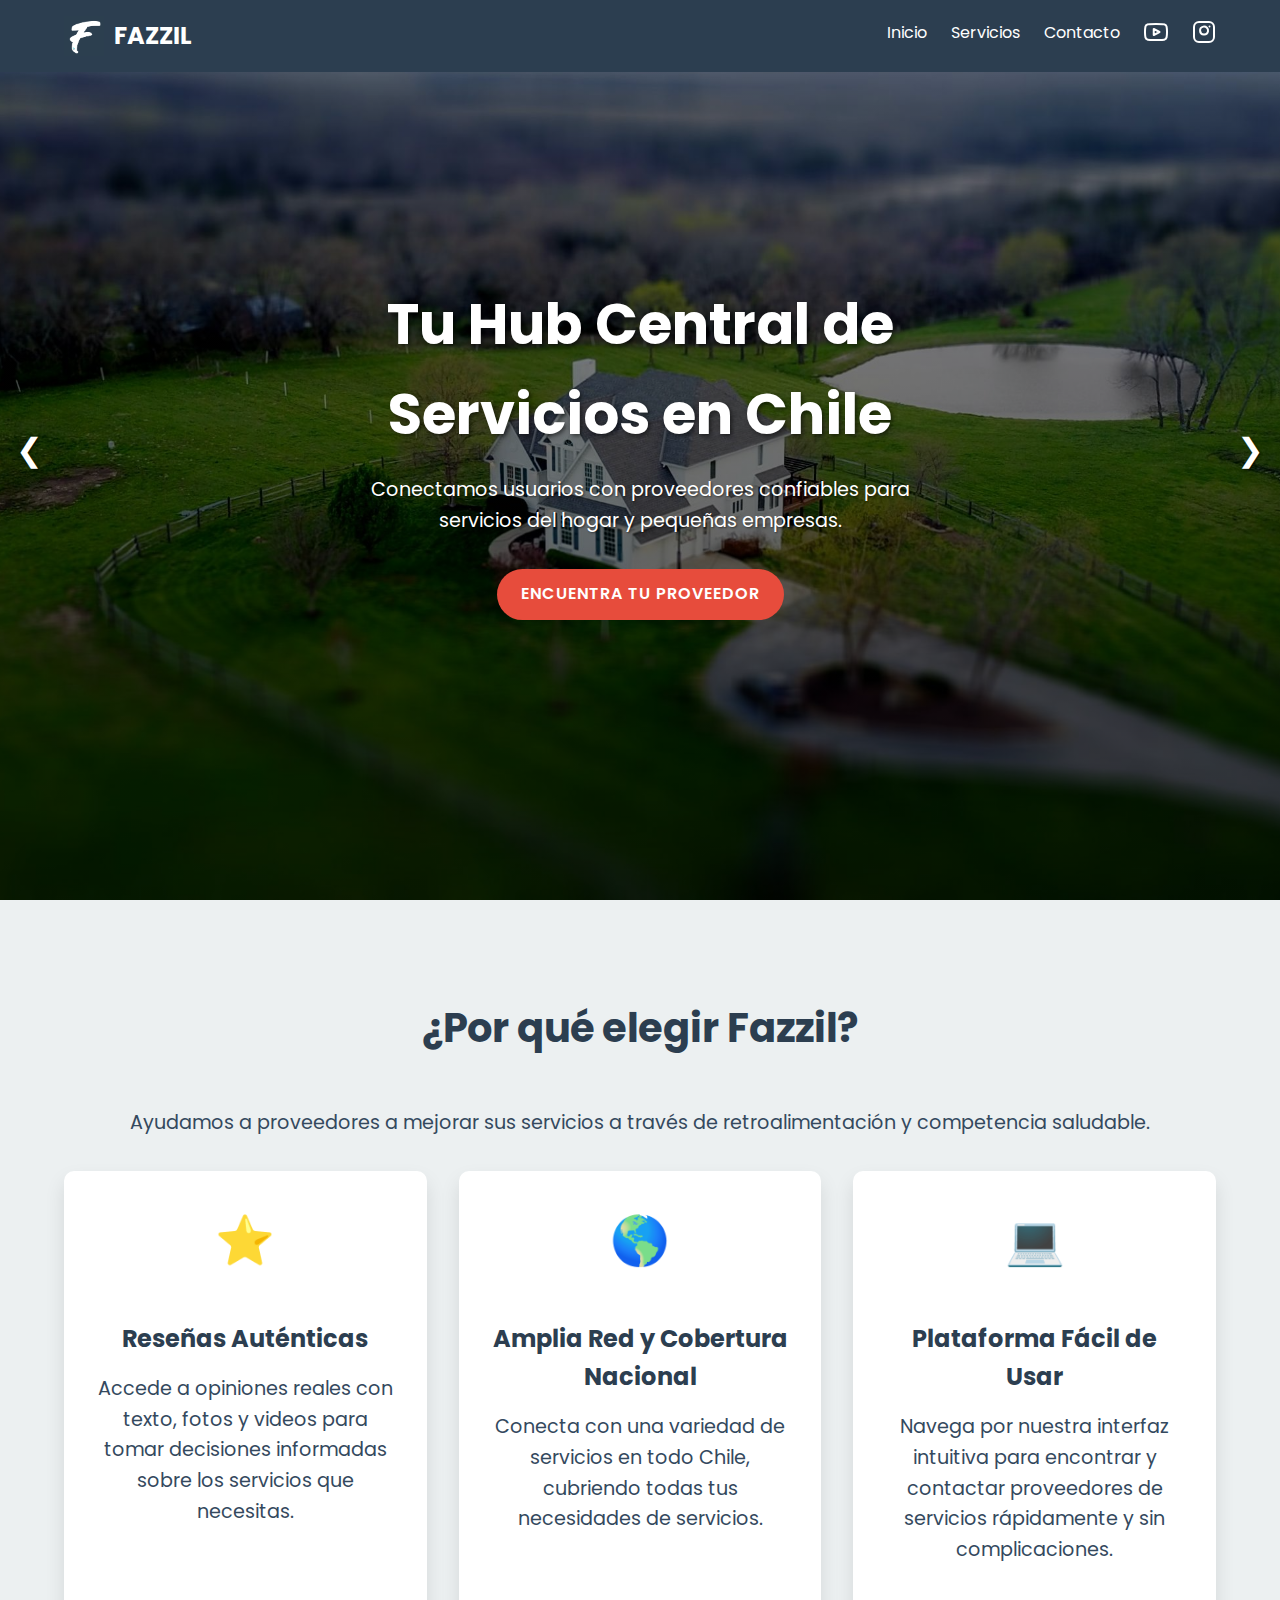
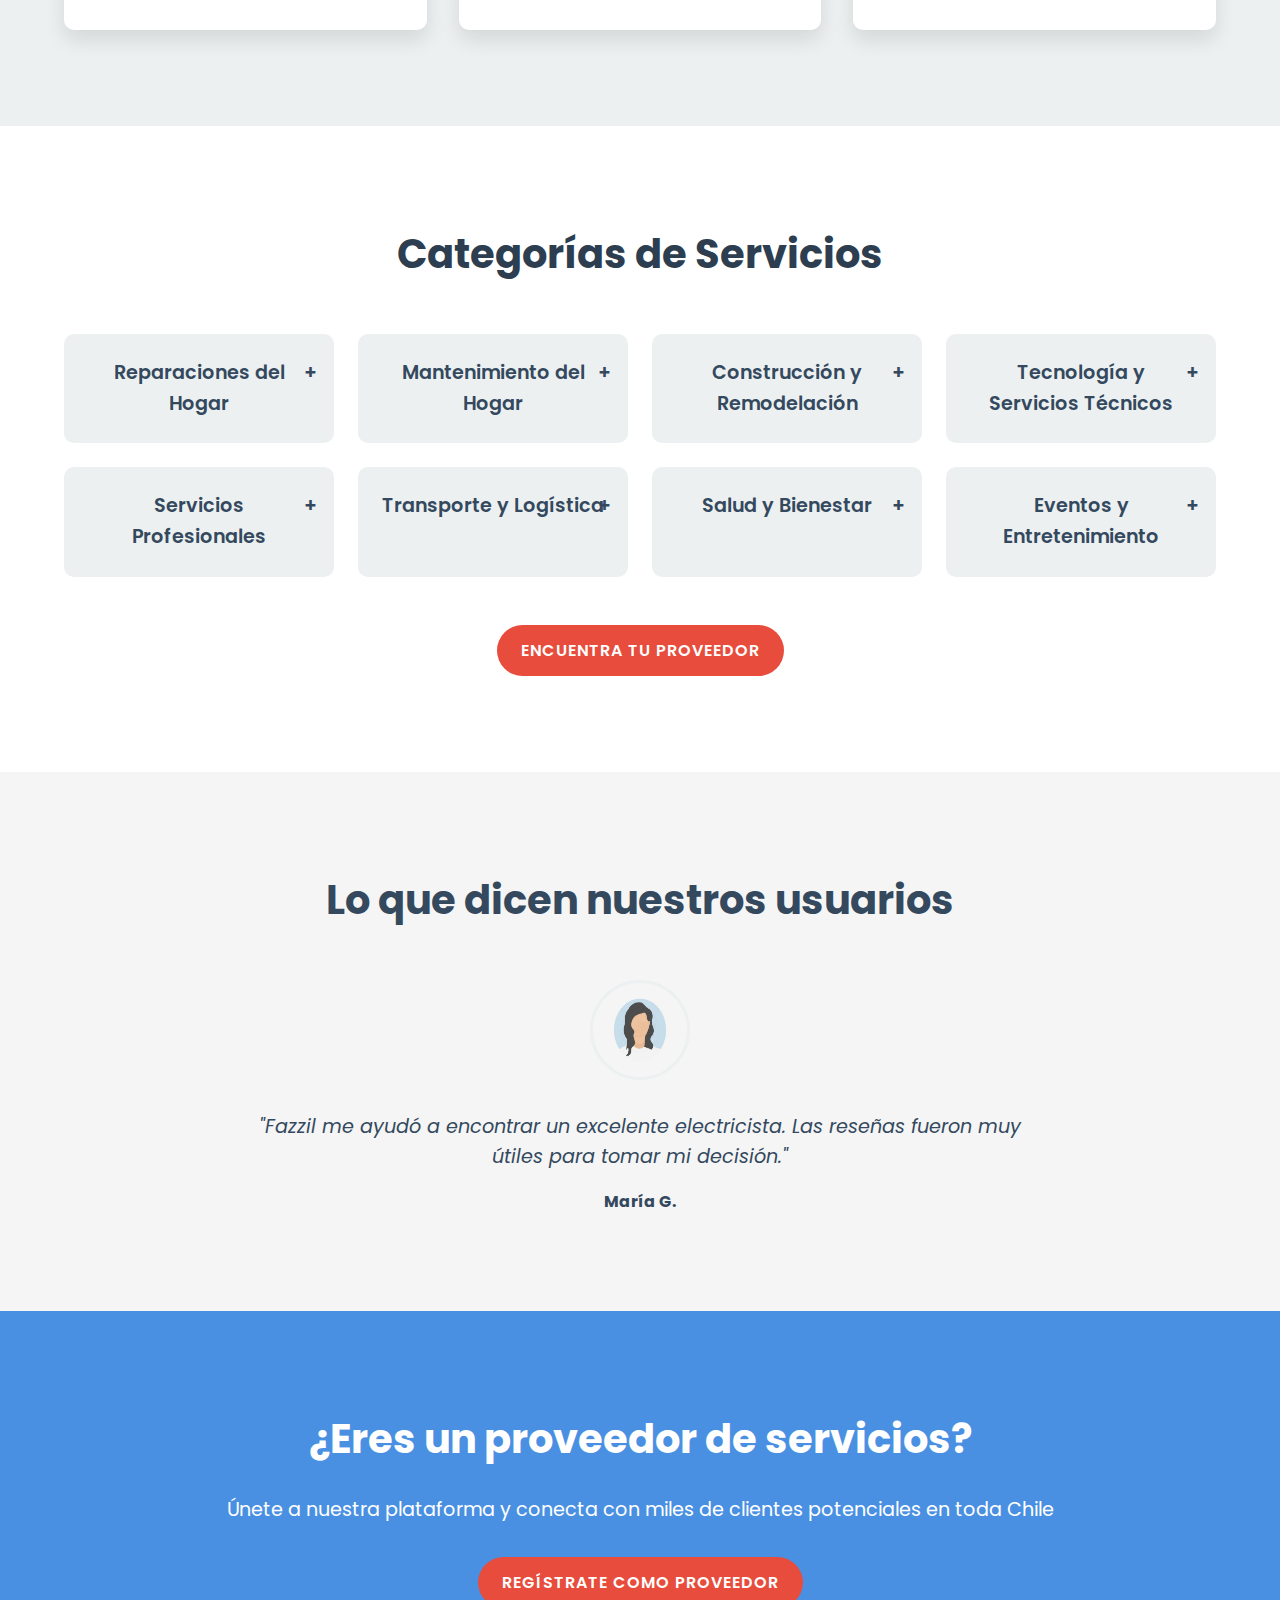
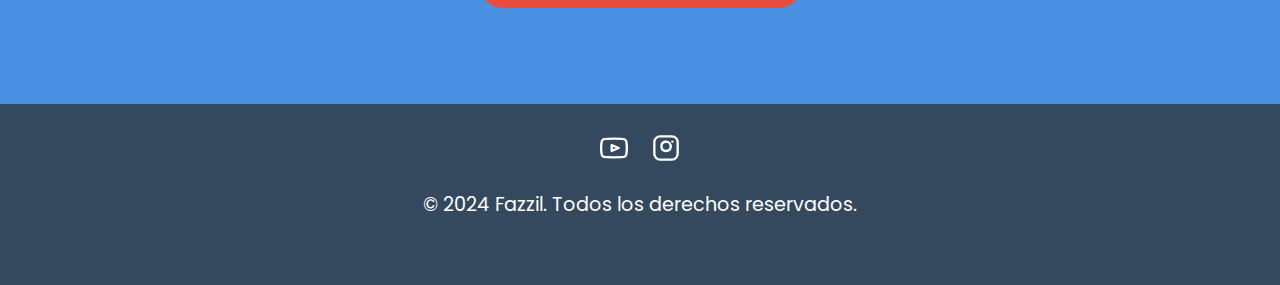
==== index.html @ 7dca64e3 "Add files via upload" ====
<!DOCTYPE html>
<html lang="es">
<head>
    <meta charset="UTF-8">
    <meta name="viewport" content="width=device-width, initial-scale=1.0">
    <meta
        name="description"
        content="Fazzil es tu hub central de servicios en Chile. Conectamos usuarios con proveedores confiables para servicios del hogar y pequeñas empresas."
    >
    <meta
        name="keywords"
        content="Fazzil, servicios, proveedores, Chile, hogar, empresas, reseñas, recomendaciones"
    >
    <title>Fazzil - Tu Hub de Servicios en Chile</title>
    <!-- Enlace al archivo CSS externo -->
    <link rel="stylesheet" href="itsmystyle.css">
    <!-- Fuente de Google Fonts -->
    <link
        href="https://fonts.googleapis.com/css2?family=Poppins:wght@300;400;600;700&display=swap"
        rel="stylesheet"
    >
    <!-- Enlace a Font Awesome para los íconos -->
    <link rel="stylesheet" href="https://cdnjs.cloudflare.com/ajax/libs/font-awesome/6.4.0/css/all.min.css" integrity="sha512-e2w3FZSrq3KqQhDbSx6Z4FTkWepEMRvRv+jOiOaYENcR7wV0m2f0xcpEt4SGjHYl2ok9VqXb4WpsCBIGGq3S3g==" crossorigin="anonymous" referrerpolicy="no-referrer" />
    
    <!-- Favicon links -->
    <link rel="apple-touch-icon" sizes="180x180" href="Images/favic/apple-touch-icon.png">
    <link rel="icon" type="image/png" sizes="32x32" href="Images/favic/favicon-32x32.png">
    <link rel="icon" type="image/png" sizes="16x16" href="Images/favic/favicon-16x16.png">
    <link rel="manifest" href="Images/favic/site.webmanifest">
    <link rel="icon" type="image/x-icon" href="Images/favic/favicon.ico">
    <link rel="icon" type="image/png" sizes="192x192" href="Images/favic/android-chrome-192x192.png">
    <link rel="icon" type="image/png" sizes="512x512" href="Images/favic/android-chrome-512x512.png">

</head>
<body>
    <header>
        <nav class="container">
            <div class="logo">
                <a href="https://ezfazzil.com">
                    <img src="Images/logoss.png" alt="Fazzil Logo" class="logo-img">
                    <span class="logo-text">Fazzil</span>
                </a>
            </div>
            <ul class="nav-links">
                <li><a href="#inicio">Inicio</a></li>
                <li><a href="#servicios">Servicios</a></li>
                <li><a href="contacto.html">Contacto</a></li>
                <li>
                    <a href="https://www.youtube.com/" target="_blank">
                        <svg xmlns="http://www.w3.org/2000/svg" width="24" height="24" viewBox="0 0 24 24" fill="none" stroke="currentColor" stroke-width="2" stroke-linecap="round" stroke-linejoin="round" class="feather feather-youtube">
                            <path d="M22.54 6.42a2.78 2.78 0 00-1.94-2C19.88 4 12 4 12 4s-7.88 0-8.6.42a2.78 2.78 0 00-1.94 2A29.35 29.35 0 001 12a29.35 29.35 0 00.46 5.58 2.78 2.78 0 001.94 2c.72.42 8.6.42 8.6.42s7.88 0 8.6-.42a2.78 2.78 0 001.94-2A29.35 29.35 0 0023 12a29.35 29.35 0 00-.46-5.58z"></path>
                            <polygon points="9.75 15.02 15.5 12 9.75 8.98 9.75 15.02"></polygon>
                        </svg>
                    </a>
                </li>
                <li>
                    <a href="https://www.instagram.com/ezfazzil" target="_blank">
                        <svg xmlns="http://www.w3.org/2000/svg" width="24" height="24" viewBox="0 0 24 24" fill="none" stroke="currentColor" stroke-width="2" stroke-linecap="round" stroke-linejoin="round" class="feather feather-instagram">
                            <rect x="2" y="2" width="20" height="20" rx="5" ry="5"></rect>
                            <path d="M16 11.37a4 4 0 11-4.73-4.73 4 4 0 014.73 4.73z"></path>
                            <line x1="17.5" y1="6.5" x2="17.51" y2="6.5"></line>
                        </svg>
                    </a>
                </li>
            </ul>
            <div class="hamburger">
                <div></div>
                <div></div>
                <div></div>
            </div>
        </nav>
    </header>

    <main>
        <!-- Sección Hero Actualizada con Slider de Imágenes -->
        <section id="inicio" class="hero">
            <div class="hero-slider">
                <!-- Slide 1 -->
                <div class="hero-slide active">
                    <img src="Images/hero1.jpg" alt="Conecta con Proveedores Confiables">
                    <div class="hero-content">
                        <h1>Tu Hub Central de Servicios en Chile</h1>
                        <p>Conectamos usuarios con proveedores confiables para servicios del hogar y pequeñas empresas.</p>
                        <a href="proveedores.html" class="btn">Encuentra Tu Proveedor</a>
                    </div>
                </div>
                <!-- Slide 2 -->
                <div class="hero-slide">
                    <img src="Images/hero2.jpg" alt="Encuentra Servicios en Todo Chile">
                    <div class="hero-content">
                        <h1>Encuentra Servicios en Todo Chile</h1>
                        <p>Reseñas auténticas y recomendaciones digitalizadas al alcance de tu mano.</p>
                        <a href="proveedores.html" class="btn">Explora Ahora</a>
                    </div>
                </div>
                <!-- Slide 3 -->
                <div class="hero-slide">
                    <img src="Images/hero3.jpg" alt="Reseñas Auténticas de Usuarios Reales">
                    <div class="hero-content">
                        <h1>Reseñas Auténticas de Usuarios Reales</h1>
                        <p>Toma decisiones informadas con opiniones reales, fotos y videos.</p>
                        <a href="proveedores.html" class="btn">Encuentra Tu Proveedor</a>
                    </div>
                </div>
            </div>
            <!-- Controles del Slider -->
            <div class="hero-slider-controls">
                <span class="prev">&#10094;</span>
                <span class="next">&#10095;</span>
            </div>
        </section>

        <!-- Sección de Características -->
        <section id="caracteristicas" class="features">
            <div class="container">
                <h2>¿Por qué elegir Fazzil?</h2>
                <p>Ayudamos a proveedores a mejorar sus servicios a través de retroalimentación y competencia saludable.</p>
                <div class="feature-grid">
                    <div class="feature-row">
                        <!-- Característica 1 -->
                        <div class="feature-item">
                            <div class="feature-icon">
                                <span class="emoji">⭐</span>
                            </div>
                            <h3>Reseñas Auténticas</h3>
                            <p>
                                Accede a opiniones reales con texto, fotos y videos para tomar decisiones informadas sobre los servicios que necesitas.
                            </p>
                        </div>
                        <!-- Característica 2 -->
                        <div class="feature-item">
                            <div class="feature-icon">
                                <span class="emoji">🌎</span>
                            </div>
                            <h3>Amplia Red y Cobertura Nacional</h3>
                            <p>
                                Conecta con una variedad de servicios en todo Chile, cubriendo todas tus necesidades de servicios.
                            </p>
                        </div>
                        <!-- Característica 3 -->
                        <div class="feature-item">
                            <div class="feature-icon">
                                <span class="emoji">💻</span>
                            </div>
                            <h3>Plataforma Fácil de Usar</h3>
                            <p>
                                Navega por nuestra interfaz intuitiva para encontrar y contactar proveedores de servicios rápidamente y sin complicaciones.
                            </p>
                        </div>
                    </div>
                                    </div>
            </div>
        </section>

        <!-- Sección de Servicios Actualizada con Subcategorías -->
        <section id="servicios" class="services">
            <div class="container">
                <h2>Categorías de Servicios</h2>
                <div class="service-grid">
                    <!-- Fila 1 -->
                    <div class="service-row">
                        <!-- Reparaciones del Hogar -->
                        <div class="service-item" data-category="reparaciones-hogar">
                            Reparaciones del Hogar
                            <div class="subcategories">
                                <ul>
                                    <li>Electricistas</li>
                                    <li>Gasfitería y Plomería</li>
                                    <li>Cerrajería</li>
                                    <li>Reparaciones Generales</li>
                                </ul>
                            </div>
                        </div>
                        <!-- Mantenimiento del Hogar -->
                        <div class="service-item" data-category="mantenimiento-hogar">
                            Mantenimiento del Hogar
                            <div class="subcategories">
                                <ul>
                                    <li>Jardinería y Paisajismo</li>
                                    <li>Servicios de Limpieza Doméstica</li>
                                    <li>Mantención de Piscinas</li>
                                    <li>Servicios de Cuidado de Mascotas</li>
                                </ul>
                            </div>
                        </div>
                        <!-- Construcción y Remodelación -->
                        <div class="service-item" data-category="construccion-remodelacion">
                            Construcción y Remodelación
                            <div class="subcategories">
                                <ul>
                                    <li>Albañilería y Construcción</li>
                                    <li>Carpintería y Mueblería</li>
                                    <li>Pintura y Decoración</li>
                                    <li>Portones y Rejas</li>
                                </ul>
                            </div>
                        </div>
                        <!-- Tecnología y Servicios Técnicos -->
                        <div class="service-item" data-category="tecnologia-servicios-tecnicos">
                            Tecnología y Servicios Técnicos
                            <div class="subcategories">
                                <ul>
                                    <li>Servicios Informáticos y Tecnología</li>
                                    <li>Reparación y Mantención de Bicicletas</li>
                                    <li>Servicios Automotrices (Mecánica, Lavado, etc.)</li>
                                </ul>
                            </div>
                        </div>
                    </div>
                    <!-- Fila 2 -->
                    <div class="service-row">
                        <!-- Servicios Profesionales -->
                        <div class="service-item" data-category="servicios-profesionales">
                            Servicios Profesionales
                            <div class="subcategories">
                                <ul>
                                    <li>Asesoría Legal y Notarial</li>
                                    <li>Contabilidad y Servicios Tributarios</li>
                                    <li>Marketing y Diseño Gráfico</li>
                                    <li>Clases Particulares y Servicios Educativos</li>
                                </ul>
                            </div>
                        </div>
                        <!-- Transporte y Logística -->
                        <div class="service-item" data-category="transporte-logistica">
                            Transporte y Logística
                            <div class="subcategories">
                                <ul>
                                    <li>Servicios de Mudanzas y Transporte</li>
                                    <li>Soluciones de Transporte General</li>
                                </ul>
                            </div>
                        </div>
                        <!-- Salud y Bienestar -->
                        <div class="service-item" data-category="salud-bienestar">
                            Salud y Bienestar
                            <div class="subcategories">
                                <ul>
                                    <li>Kinesiólogos</li>
                                    <li>Masajistas</li>
                                    <li>Otros Servicios de Bienestar</li>
                                </ul>
                            </div>
                        </div>
                        <!-- Eventos y Entretenimiento -->
                        <div class="service-item" data-category="eventos-entretenimiento">
                            Eventos y Entretenimiento
                            <div class="subcategories">
                                <ul>
                                    <li>Organización de Eventos</li>
                                    <li>Servicios de Banquetería</li>
                                    <li>Servicios de Cumpleaños</li>
                                </ul>
                            </div>
                        </div>
                    </div>
                </div>
                <div class="services-cta">
                    <a href="proveedores.html" class="btn">Encuentra Tu Proveedor</a>
                </div>
            </div>
        </section>

        <!-- Sección de Testimonios -->
        <section id="testimonios" class="testimonials">
            <div class="container">
                <h2>Lo que dicen nuestros usuarios</h2>
                <div class="testimonial-slider">
                    <!-- Testimonio 1 -->
                    <div class="testimonial-item active">
                        <img
                            src="Images/imgwoman.png"
                            alt="Usuario 1"
                        >
                        <p>
                            "Fazzil me ayudó a encontrar un excelente electricista. Las reseñas fueron
                            muy útiles para tomar mi decisión."
                        </p>
                        <h4>María G.</h4>
                    </div>
                    <!-- Testimonio 2 -->
                    <div class="testimonial-item">
                        <img
                            src="Images/imgman.png"
                            alt="Usuario 2"
                        >
                        <p>
                            "Como propietario de una pequeña empresa, esta plataforma ha sido
                            invaluable para encontrar proveedores confiables."
                        </p>
                        <h4>Carlos R.</h4>
                    </div>
                    <!-- Testimonio 3 -->
                    <div class="testimonial-item">
                        <img
                            src="Images/imgwoman.png"
                            alt="Usuario 3"
                        >
                        <p>
                            "La variedad de servicios disponibles es impresionante. He usado Fazzil
                            para todo, desde jardinería hasta reparaciones de computadoras."
                        </p>
                        <h4>Ana M.</h4>
                    </div>
                    <!-- Testimonio 4 -->
                    <div class="testimonial-item">
                        <img
                            src="Images/imgman.png"
                            alt="Usuario 4"
                        >
                        <p>
                            "Gracias a Fazzil encontré un plomero de confianza rápidamente. El proceso
                            fue sencillo y eficiente."
                        </p>
                        <h4>Diego L.</h4>
                    </div>
                    <!-- Testimonio 5 -->
                    <div class="testimonial-item">
                        <img
                            src="Images/imgwoman.png"
                            alt="Usuario 5"
                        >
                        <p>
                            "Me encanta la transparencia de las reseñas y la posibilidad de ver videos
                            de los proveedores antes de contratarlos."
                        </p>
                        <h4>Laura F.</h4>
                    </div>
                </div>
            </div>
        </section>

        <!-- Sección de Llamado a la Acción -->
        <section id="contacto" class="cta">
            <div class="container">
                <h2>¿Eres un proveedor de servicios?</h2>
                <p>
                    Únete a nuestra plataforma y conecta con miles de clientes potenciales en toda
                    Chile
                </p>
                <a href="contacto.html" class="btn">Regístrate como Proveedor</a>
            </div>
        </section>
    </main>

    <footer>
        <div class="social-icons">
            <a href="https://www.youtube.com/" target="_blank">
                <svg xmlns="http://www.w3.org/2000/svg" width="24" height="24" viewBox="0 0 24 24" fill="none" stroke="currentColor" stroke-width="2" stroke-linecap="round" stroke-linejoin="round" class="feather feather-youtube">
                    <path d="M22.54 6.42a2.78 2.78 0 00-1.94-2C19.88 4 12 4 12 4s-7.88 0-8.6.42a2.78 2.78 0 00-1.94 2A29.35 29.35 0 001 12a29.35 29.35 0 00.46 5.58 2.78 2.78 0 001.94 2c.72.42 8.6.42 8.6.42s7.88 0 8.6-.42a2.78 2.78 0 001.94-2A29.35 29.35 0 0023 12a29.35 29.35 0 00-.46-5.58z"></path>
                    <path d="M10 9.5L16 12 10 14.5V9.5z"></path>
                </svg>
            </a>
            <a href="https://www.instagram.com/ezfazzil" target="_blank">
                <svg xmlns="http://www.w3.org/2000/svg" width="28" height="28" viewBox="0 0 24 24" fill="none" stroke="currentColor" stroke-width="2" stroke-linecap="round" stroke-linejoin="round" class="feather feather-instagram">
                    <rect x="2" y="2" width="20" height="20" rx="5" ry="5"></rect>
                    <path d="M16 11.37a4 4 0 11-4.73-4.73 4 4 0 014.73 4.73z"></path>
                    <line x1="17.5" y1="6.5" x2="17.51" y2="6.5"></line>
                </svg>
            </a>
        </div>
        <div class="container">
            <p>&copy; 2024 Fazzil. Todos los derechos reservados.</p>
        </div>
    </footer>

    <!-- Enlace al archivo JavaScript externo -->
    <script src="cooljava.js"></script>
</body>
</html>
---- itsmystyle.css ----
/* Variables de color y estilos básicos */
:root {
    --primary-color: #4a90e2;
    --secondary-color: #2c3e50;
    --accent-color: #e74c3c;
    --light-color: #ecf0f1;
    --dark-color: #34495e;
}

/* Estilos globales */
* {
    margin: 0;
    padding: 0;
    box-sizing: border-box;
}

body {
    font-family: 'Poppins', sans-serif;
    line-height: 1.6;
    color: var(--dark-color);
}

.container {
    width: 90%;
    max-width: 1200px;
    margin: 0 auto;
}

/* Encabezado */
header {
    background-color: #2c3e50; /* Dark blue-grey */
    color: white;
    padding: 1rem 0;
    position: fixed;
    width: 100%;
    top: 0;
    z-index: 1000;
    transition: background-color 0.3s ease;
}

header.scrolled {
    background-color: rgba(74, 144, 226, 1);
}

/* Header styles
.logo a {
    text-decoration: none; /* Remove the underline 
    color: white;          /* Set the color to white, or your preferred color 
    font-size: 1.5rem;
    font-weight: bold;
}
*/

/* Ensure the logo link behaves like the other header text on hover
.logo a:hover {
    color: var(--light-color); /* Optional: Add hover effect if needed
} */

nav {
    display: flex;
    justify-content: space-between;
    align-items: center;
}

/*
.logo {
    font-size: 1.5rem;
    font-weight: bold;
}
*/
.logo {
    display: flex;
    align-items: center;
}

.logo-img {
    width: 40px; /* Adjust the width of the logo */
    height: auto;
    margin-right: 10px; /* Space between the logo and the text */
}

.logo-text {
    font-size: 1.5rem;
    font-weight: bold;
    color: #ffffff; /* Or adjust to match your preferred color */
    text-transform: uppercase;
}

.logo a {
    display: flex;
    align-items: center;
    text-decoration: none;
    color: inherit;
}

.nav-links {
    display: flex;
    list-style: none;
    transition: all 0.3s ease;
}

.nav-links li {
    margin-left: 1.5rem;
}

.nav-links a {
    color: white;
    text-decoration: none;
    transition: color 0.3s ease;
}

.nav-links a:hover {
    color: var(--light-color);
}

/* Estilos para el menú hamburguesa */
.hamburger {
    display: none;
    cursor: pointer;
    flex-direction: column;
    gap: 0.4rem;
}

.hamburger div {
    width: 25px;
    height: 3px;
    background-color: white;
}

/* Mobile styles */
@media (max-width: 768px) {
    .nav-links {
        display: none;
        flex-direction: column;
        align-items: center;
        position: absolute;
        top: 70px;
        right: 0;
        width: 100%;
        background-color: var(--primary-color);
    }

    .nav-links.nav-active {
        display: flex;
    }

    .hamburger {
        display: flex;
    }
}

/* Sección Hero con Slider de Imágenes */
.hero {
    position: relative;
    overflow: hidden;
    height: 100vh;
}

.hero-slider {
    position: relative;
    width: 100%;
    height: 100%;
}

.hero-slide {
    position: absolute;
    top: 0;
    left: 0;
    width: 100%;
    height: 100%;
    opacity: 0;
    transition: opacity 1s ease-in-out;
    z-index: 0;
}

.hero-slide.active {
    opacity: 1;
    z-index: 0;
}

.hero-slide img {
    width: 100%;
    height: 100%;
    object-fit: cover;
}

.hero-content {
    position: absolute;
    top: 50%;
    left: 50%;
    transform: translate(-50%, -50%);
    color: white;
    text-align: center;
    z-index: 2;
    max-width: 800px;
    padding: 0 1rem;
}

.hero-content h1 {
    font-size: 3.5rem;
    margin-bottom: 1rem;
    text-shadow: 2px 2px 4px rgba(0,0,0,0.5);
}

.hero-content p {
    font-size: 1.2rem;
    margin-bottom: 2rem;
    text-shadow: 1px 1px 2px rgba(0,0,0,0.5);
}

.hero-slider-controls {
    position: absolute;
    top: 50%;
    width: 100%;
    display: flex;
    justify-content: space-between;
    transform: translateY(-50%);
    z-index: 2;
}

.hero-slider-controls .prev,
.hero-slider-controls .next {
    cursor: pointer;
    font-size: 2rem;
    color: white;
    padding: 0 1rem;
    user-select: none;
    text-shadow: 1px 1px 2px rgba(0,0,0,0.7);
}

/* Botón */
.btn {
    display: inline-block;
    background-color: var(--accent-color);
    color: white;
    padding: 0.8rem 1.5rem;
    text-decoration: none;
    border-radius: 50px;
    transition: all 0.3s ease;
    font-weight: 600;
    text-transform: uppercase;
    letter-spacing: 1px;
}

.btn:hover {
    background-color: #c0392b;
    transform: translateY(-3px);
    box-shadow: 0 4px 8px rgba(0,0,0,0.2);
}

/* Sección de Características */
.features {
    padding: 6rem 0;
    background-color: var(--light-color);
}

.features h2 {
    text-align: center;
    margin-bottom: 3rem;
    font-size: 2.5rem;
    color: var(--secondary-color);
}

.feature-grid {
    display: flex;
    flex-direction: column;
    gap: 2rem;
}

.feature-row {
    display: flex;
    flex-wrap: wrap;
    gap: 2rem;
}

.feature-item {
    flex: 1;
    min-width: 250px;
    background-color: white;
    padding: 2rem;
    border-radius: 10px;
    box-shadow: 0 10px 20px rgba(0,0,0,0.1);
    text-align: center;
    transition: transform 0.3s ease;
}

.feature-item:hover {
    transform: translateY(-10px);
}

.feature-icon {
    margin-bottom: 1.5rem;
    display: inline-block;
}

.feature-icon .emoji {
    font-size: 3rem;
    display: inline-block;
    margin-bottom: 1rem;
}

.feature-item h3 {
    font-size: 1.5rem;
    margin-bottom: 1rem;
    color: var(--secondary-color);
}

/* Sección de Servicios */
.services {
    padding: 6rem 0;
    background-color: white;
}

.services h2 {
    text-align: center;
    margin-bottom: 3rem;
    font-size: 2.5rem;
    color: var(--secondary-color);
}

.service-grid {
    display: flex;
    flex-direction: column;
    gap: 1.5rem;
    margin-bottom: 3rem;
}

.service-row {
    display: flex;
    flex-wrap: wrap;
    gap: 1.5rem;
}

.service-item {
    flex: 1;
    min-width: 200px;
    background-color: var(--light-color);
    padding: 1.5rem;
    border-radius: 10px;
    text-align: center;
    transition: all 0.3s ease;
    font-weight: 550;
    cursor: pointer;
    position: relative;
    font-size: 1.2rem;
}

.service-item:hover {
    transform: translateY(-5px);
    background-color: var(--primary-color);
    color: white;
}

.services-cta {
    text-align: center;
}

/* Estilos para las Subcategorías */
.subcategories {
    max-height: 0;
    overflow: hidden;
    transition: max-height 0.3s ease;
}

.subcategories ul {
    list-style: none;
    padding: 0;
    margin: 1rem 0 0 0;
}

.subcategories li {
    padding: 0.5rem 0;
    border-bottom: 1px solid var(--light-color);
    font-size: 1rem;
}

.subcategories li:last-child {
    border-bottom: none;
}

.service-item.active .subcategories {
    max-height: 500px;
}

.service-item::after {
    content: '+';
    position: absolute;
    right: 1rem;
    top: 1.5rem;
    font-size: 1.2rem;
    transition: transform 0.3s ease;
}

.service-item.active::after {
    content: '−';
}

/* Sección de Testimonios */
.testimonials {
    padding: 6rem 0;
    background-color: #f5f5f5;
    color: var(--dark-color);
}

.testimonials h2 {
    text-align: center;
    margin-bottom: 3rem;
    font-size: 2.5rem;
}

.testimonial-slider {
    max-width: 800px;
    margin: 0 auto;
    text-align: center;
}

.testimonial-item {
    display: none;
    opacity: 0;
    transition: opacity 0.5s ease;
}

.testimonial-item.active {
    display: block;
    opacity: 1;
}

.testimonial-item img {
    width: 100px;
    height: 100px;
    border-radius: 50%;
    margin-bottom: 1.5rem;
    border: 3px solid var(--light-color);
}

.testimonial-item p {
    font-size: 1.2rem;
    font-style: italic;
    margin-bottom: 1rem;
}

/* Sección de Llamado a la Acción */
.cta {
    padding: 6rem 0;
    text-align: center;
    background-color: var(--primary-color);
    color: white;
}

.cta h2 {
    margin-bottom: 1.5rem;
    font-size: 2.5rem;
}

.cta p {
    margin-bottom: 2rem;
    font-size: 1.2rem;
}

/* Footer */
footer {
    background-color: var(--dark-color);
    color: white;
    padding: 2rem 0;
    text-align: center;
}

.social-icons {
    margin-bottom: 1rem;
}

.social-icons a {
    margin: 0 10px;
    color: white;
    font-size: 1.5rem;
    transition: color 0.3s ease;
}

.social-icons a:hover {
    color: var(--primary-color);
}

/* Media Queries */
@media (max-width: 768px) {
    .nav-links {
        display: none;
        flex-direction: column;
        align-items: center;
        position: absolute;
        top: 70px;
        right: 0;
        width: 100%;
        background-color: var(--primary-color);
    }

    .nav-links.nav-active {
        display: flex;
    }

    .hamburger {
        display: flex;
    }

    .hero-content h1 {
        font-size: 2.5rem;
    }

    .hero-content p {
        font-size: 1rem;
    }

    .hero-slider-controls .prev,
    .hero-slider-controls .next {
        font-size: 1.5rem;
    }

    .feature-row,
    .service-row {
        flex-direction: column;
    }
}

.hero-slide::before {
    content: '';
    position: absolute;
    top: 0;
    left: 0;
    width: 100%;
    height: 100%;
    background: linear-gradient(to bottom, rgba(0, 0, 0, 0.4), rgba(0, 0, 0, 0.7)); /* Gradiente oscuro */
    z-index: 1;
}
.social-icons a {
    margin: 0 10px;
    color: white;
    font-size: 1.5rem;
    transition: color 0.3s ease;
    display: inline-block; /* Ensures proper alignment */
    vertical-align: middle;
}

.social-icons a svg {
    width: 28px;
    height: 28px;
    stroke: white;
    fill: none; /* Ensures there's no fill color interfering */
}

.social-icons a:hover svg {
    stroke: var(--accent-color);
}

/* Contact Section with Background Image */
.contact-section {
    padding: 6rem 0;
    position: relative;
    background: url('Images/hero1.jpg') center/cover no-repeat;
    text-align: center;
    color: white;
}

.contact-section::before {
    content: '';
    position: absolute;
    top: 0;
    left: 0;
    width: 100%;
    height: 100%;
    background-color: rgba(0, 0, 0, 0.75); /* 75% transparency */
    z-index: 1;
}

.contact-section .container {
    position: relative;
    z-index: 2; /* Ensures the content is above the background overlay */
}

.contact-section h2 {
    font-size: 2.5rem;
    color: white;
    margin-bottom: 1.5rem;
    z-index: 2;
}

.contact-section p {
    font-size: 1.2rem;
    color: white;
    margin-bottom: 2rem;
    z-index: 2;
}

/* Contact Form Styling */
.contact-form {
    max-width: 600px;
    margin: 0 auto;
    background-color: rgba(255, 255, 255, 0.9); /* Light background with slight transparency */
    padding: 2rem;
    border-radius: 10px;
    box-shadow: 0 10px 20px rgba(0, 0, 0, 0.1);
    z-index: 2;
}

.form-group {
    margin-bottom: 1.5rem;
    text-align: left;
}

.form-group label {
    font-weight: bold;
    color: var(--dark-color);
    margin-bottom: 0.5rem;
    display: block;
}

.form-group input,
.form-group textarea {
    width: 100%;
    padding: 0.8rem;
    border-radius: 5px;
    border: 1px solid var(--light-color);
    font-size: 1rem;
    font-family: 'Poppins', sans-serif;
    color: var(--dark-color);
    background-color: rgba(255, 255, 255, 0.8); /* Transparent input fields */
}

.form-group input:focus,
.form-group textarea:focus {
    border-color: var(--primary-color);
    outline: none;
}

textarea {
    resize: vertical;
}

.contact-form .btn {
    background-color: var(--accent-color);
    color: white;
    padding: 0.8rem 1.5rem;
    text-decoration: none;
    border-radius: 50px;
    transition: all 0.3s ease;
    font-weight: 600;
    text-transform: uppercase;
    letter-spacing: 1px;
    border: none;
    cursor: pointer;
}

.contact-form .btn:hover {
    background-color: #c0392b;
    box-shadow: 0 4px 8px rgba(0, 0, 0, 0.2);
}

/* Responsive Design for Smaller Screens */
@media (max-width: 768px) {
    .contact-form {
        padding: 1.5rem;
    }

    .contact-section h2 {
        font-size: 2rem;
    }

    .contact-section p {
        font-size: 1rem;
    }
}

/* ----------- Proveedores Page -------- */

/* General Styles */
body {
    font-family: 'Poppins', sans-serif;
    color: var(--dark-color);
    background: linear-gradient(to bottom, #f0f4f8, #d9e3ec); /* Subtle gradient background */
    margin: 0;
    padding: 0;
}

h2 {
    text-align: center;
    font-size: 2.5rem;
    margin-bottom: 1rem;
    padding-top: 0px; /* Ensure title is below the header */
}

p {
    text-align: center;
    margin-bottom: 2rem;
    font-size: 1.2rem;
}

/* Title Section */
.title-section {
    padding: 2rem 0;
    text-align: center;
}

.title-section h2 {
    font-size: 2.5rem;
    margin-bottom: 1rem;
    padding-top: 80px;
    color: var(--dark-color);
}


/* Filter Section */
.filter-section {
    display: flex;
    justify-content: center;
    gap: 1rem;
    margin-bottom: 2rem;
}

.filter-section select,
.filter-section button {
    padding: 0.5rem 1rem;
    font-size: 1rem;
    border: 1px solid var(--light-color);
    border-radius: 5px;
    max-width: 200px; /* Ensure filters don’t get too wide on mobile */
    width: 100%; /* Take the available width without going full-screen */
}

.filter-section button {
    background-color: var(--primary-color);
    color: white;
    border: none;
    cursor: pointer;
    max-width: 180px; /* Keep the button a reasonable size */
}

.filter-section button:hover {
    background-color: #3a7db3;
}

/* Table Section */
.table-section {
    display: flex;
    justify-content: center;
    padding-bottom: 2rem;
}

#proveedores-table {
    width: 90%;
    margin: 0 auto;
    border-collapse: collapse;
    background-color: #fefefe; /* Pearl white background */
    box-shadow: 0 0 20px rgba(0, 0, 0, 0.1);
}

#proveedores-table thead {
    background-color: var(--primary-color);
    color: white;
    text-transform: uppercase;
    letter-spacing: 0.03em;
}

#proveedores-table th,
#proveedores-table td {
    padding: 1rem;
    text-align: left;
    border-bottom: 1px solid var(--light-color);
    display: table-cell;
}

#proveedores-table tr:hover {
 /*   background-color: var(--light-color);*/
}

#proveedores-table a {
    color: var(--accent-color);
    text-decoration: none;
}

#proveedores-table a:hover {
    text-decoration: underline;
}

/* Mobile Responsiveness */
@media (max-width: 768px) {
    /* Filters: Prevent full width on mobile */
    .filter-section {
        flex-direction: column;
        gap: 1rem;
        align-items: center;
        max-width: 90%;
        margin: 0 auto;
    }

    .filter-section select,
    .filter-section button {
        width: auto;
        max-width: 100%; /* Allow it to size appropriately */
    }

    /* Center data container on mobile */
    .table-section {
        justify-content: center;
        padding: 1rem;
    }

    #proveedores-table {
        display: block;
        overflow-x: auto;
        white-space: nowrap;
        max-width: 100%;
    }

    #proveedores-table th,
    #proveedores-table td {
        padding: 0.5rem;
        text-align: left;
    }
}
/* Mobile responsiveness for title section */
@media (max-width: 768px) {
    .title-section h2 {
        font-size: 1.8rem; /* Smaller font size for mobile */
        padding-top: 60px; /* Adjust padding to fit better */
    }

    .title-section p {
        font-size: 1rem; /* Smaller paragraph text for mobile */
        padding: 0 1rem; /* Add padding for better spacing on mobile */
        line-height: 1.4;
    }
    #proveedores-table th:nth-child(1), /* Column 1: Number */
    #proveedores-table th:nth-child(4), /* Column 4: City */
    #proveedores-table th:nth-child(5), /* Column 5: Region */
    #proveedores-table th:nth-child(6), /* Column 6: Service Category */
    #proveedores-table td:nth-child(1),
    #proveedores-table td:nth-child(4),
    #proveedores-table td:nth-child(5),
    #proveedores-table td:nth-child(6) {
        display: none; /* Hide these columns */
    }
     /* Wrap table headers text */
     #proveedores-table th {
        white-space: normal; /* Allows text to wrap */
        word-wrap: break-word; /* Ensures long words wrap to the next line */
        padding: 10px; /* Add padding to ensure space around the text */
        max-width: 100px; /* Limit width of headers */
        font-size: 75%; /* Reduce header text size by 10% */
    }

    #proveedores-table td {
        text-align: left;
        font-size: 95%;
    }

    /* Allow horizontal scroll if the table is still too wide */
    .table-section {
        overflow-x: auto;
    }

}

/* Pagination Section */
.pagination-section {
    display: flex;
    justify-content: center;
    align-items: center;
    margin-top: 20px;
    padding: 20px 0; /* Add padding above the footer */
}

.pagination-section button {
    padding: 0.7rem 1.5rem; /* Increase padding for better button size */
    margin: 0 10px;
    background-color: #24ab22;
    color: white;
    border: none;
    cursor: pointer;
    border-radius: 5px;
    font-size: 1rem;
    transition: background-color 0.3s ease;
}

.pagination-section button:disabled {
    background-color: #ccc;
    cursor: not-allowed;
}

.pagination-section button:hover:enabled {
    background-color: var(--accent-color);
}

.pagination-section span {
    font-size: 1.2rem;
    color: var(--dark-color);
}

/* Footer padding adjustment */
footer {
    padding-top: 30px;
}

.show-all-section {
    display: flex;
    justify-content: center;
    margin-bottom: 2rem;
}

.show-all {
    padding: 0.7rem 1.5rem;
    background-color: rgb(231, 162, 106);
    color: white;
    border: none;
    cursor: pointer;
    border-radius: 5px;
    font-size: 1rem;
}

.show-all:hover {
    background-color: #3a7db3;
}

.mobile-only {
    display: none;
}

@media (max-width: 768px) {
    .mobile-only {
        display: block;
        font-size: 0.9rem; /* Slightly smaller text for mobile */
        margin-top: 1rem;
        color: var(--dark-color);
        text-align: center;
        padding: 0 1rem;
    }
}


.search-section {
    display: flex;
    align-items: center;
    justify-content: center;
    gap: 0.5rem;
    margin-top: 10px; /* Adjust spacing as needed */
}

.search-section label {
    font-size: 1rem;
    color: var(--dark-color);
    font-weight: bold;
}

#search-bar {
    padding: 0.5rem;
    font-size: 1rem;
    border: 1px solid var(--light-color);
    border-radius: 5px;
    max-width: 300px;
    width: 100%;
    margin-bottom: 1rem;
}

.hidden {
    display: none; /* Hide the extra row initially */
}

/* Optional: Add some padding or style to the details */
#proveedores-table td {
    padding: 10px;
}

/* Make the button look like an expandable icon */
.toggle-details {
    cursor: pointer;
    background-color: transparent;
    border: none;
    font-size: 1.5rem;
    line-height: 1rem;
}
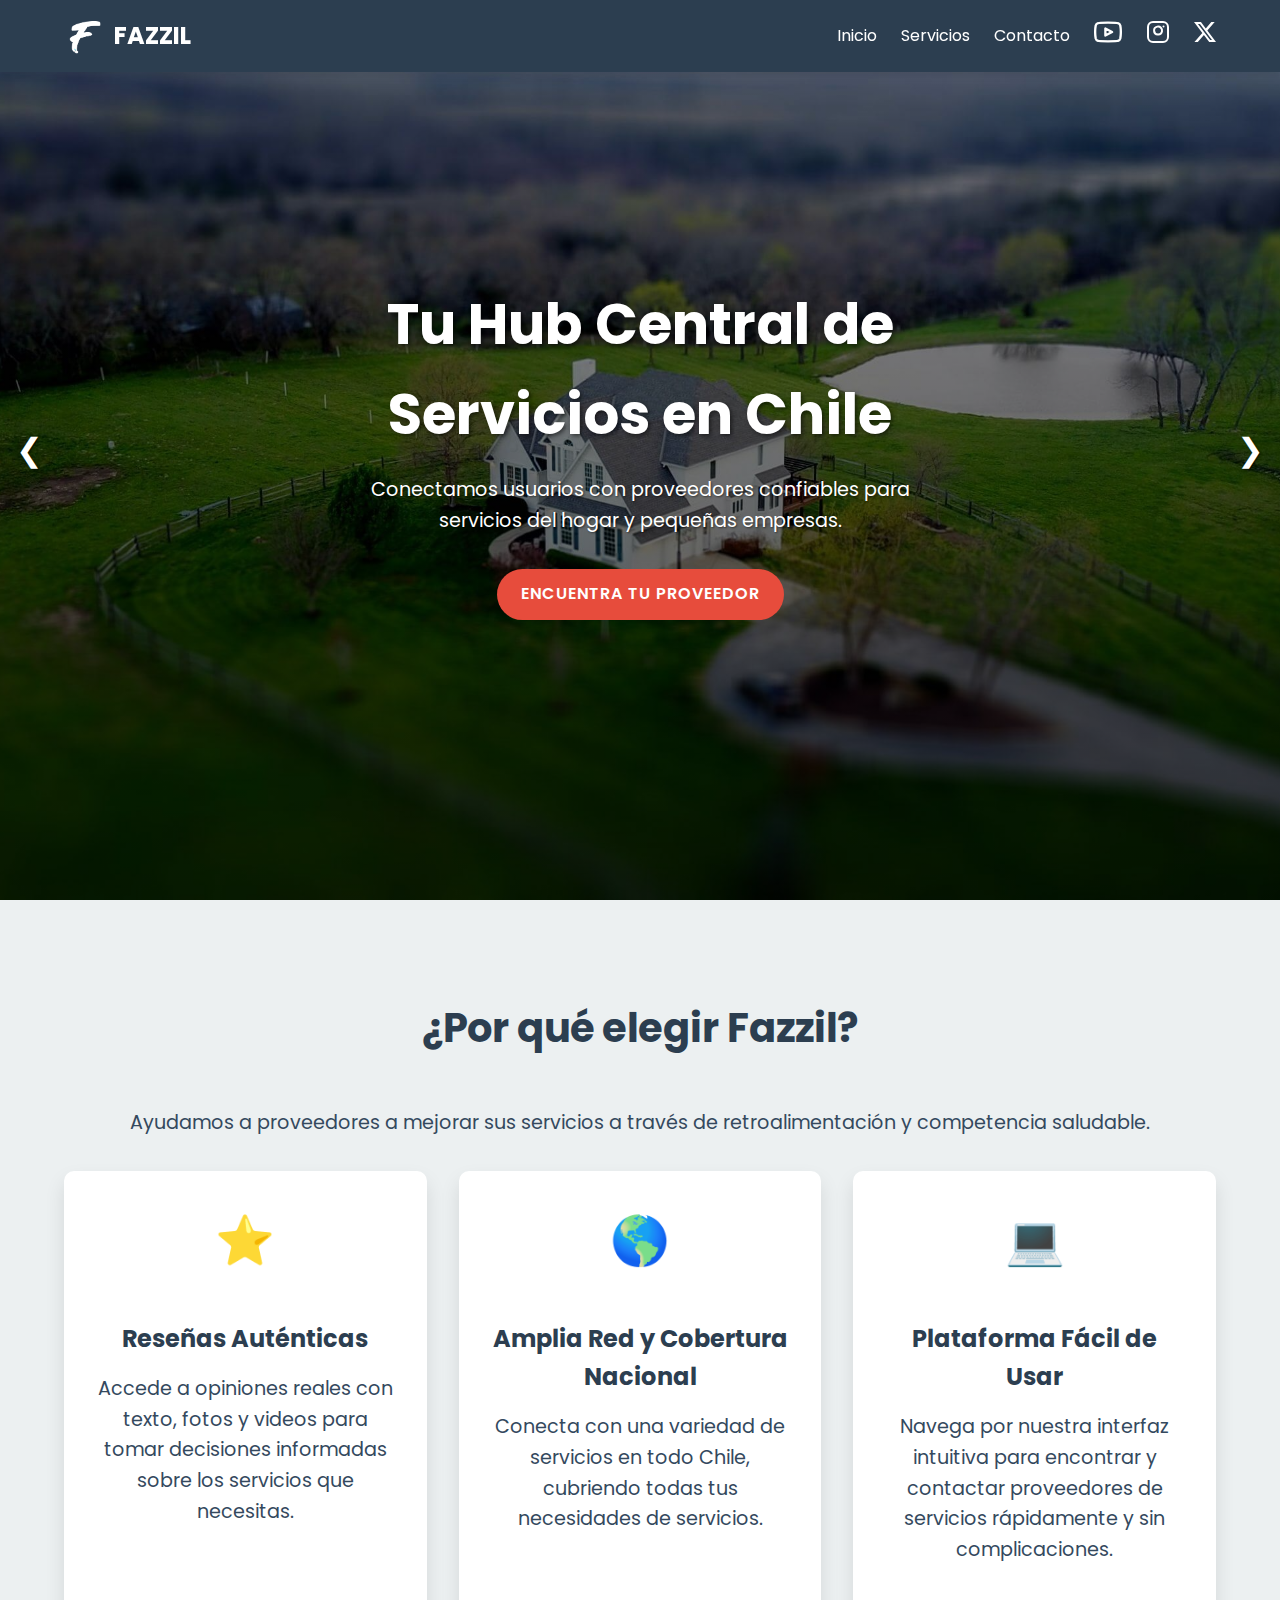
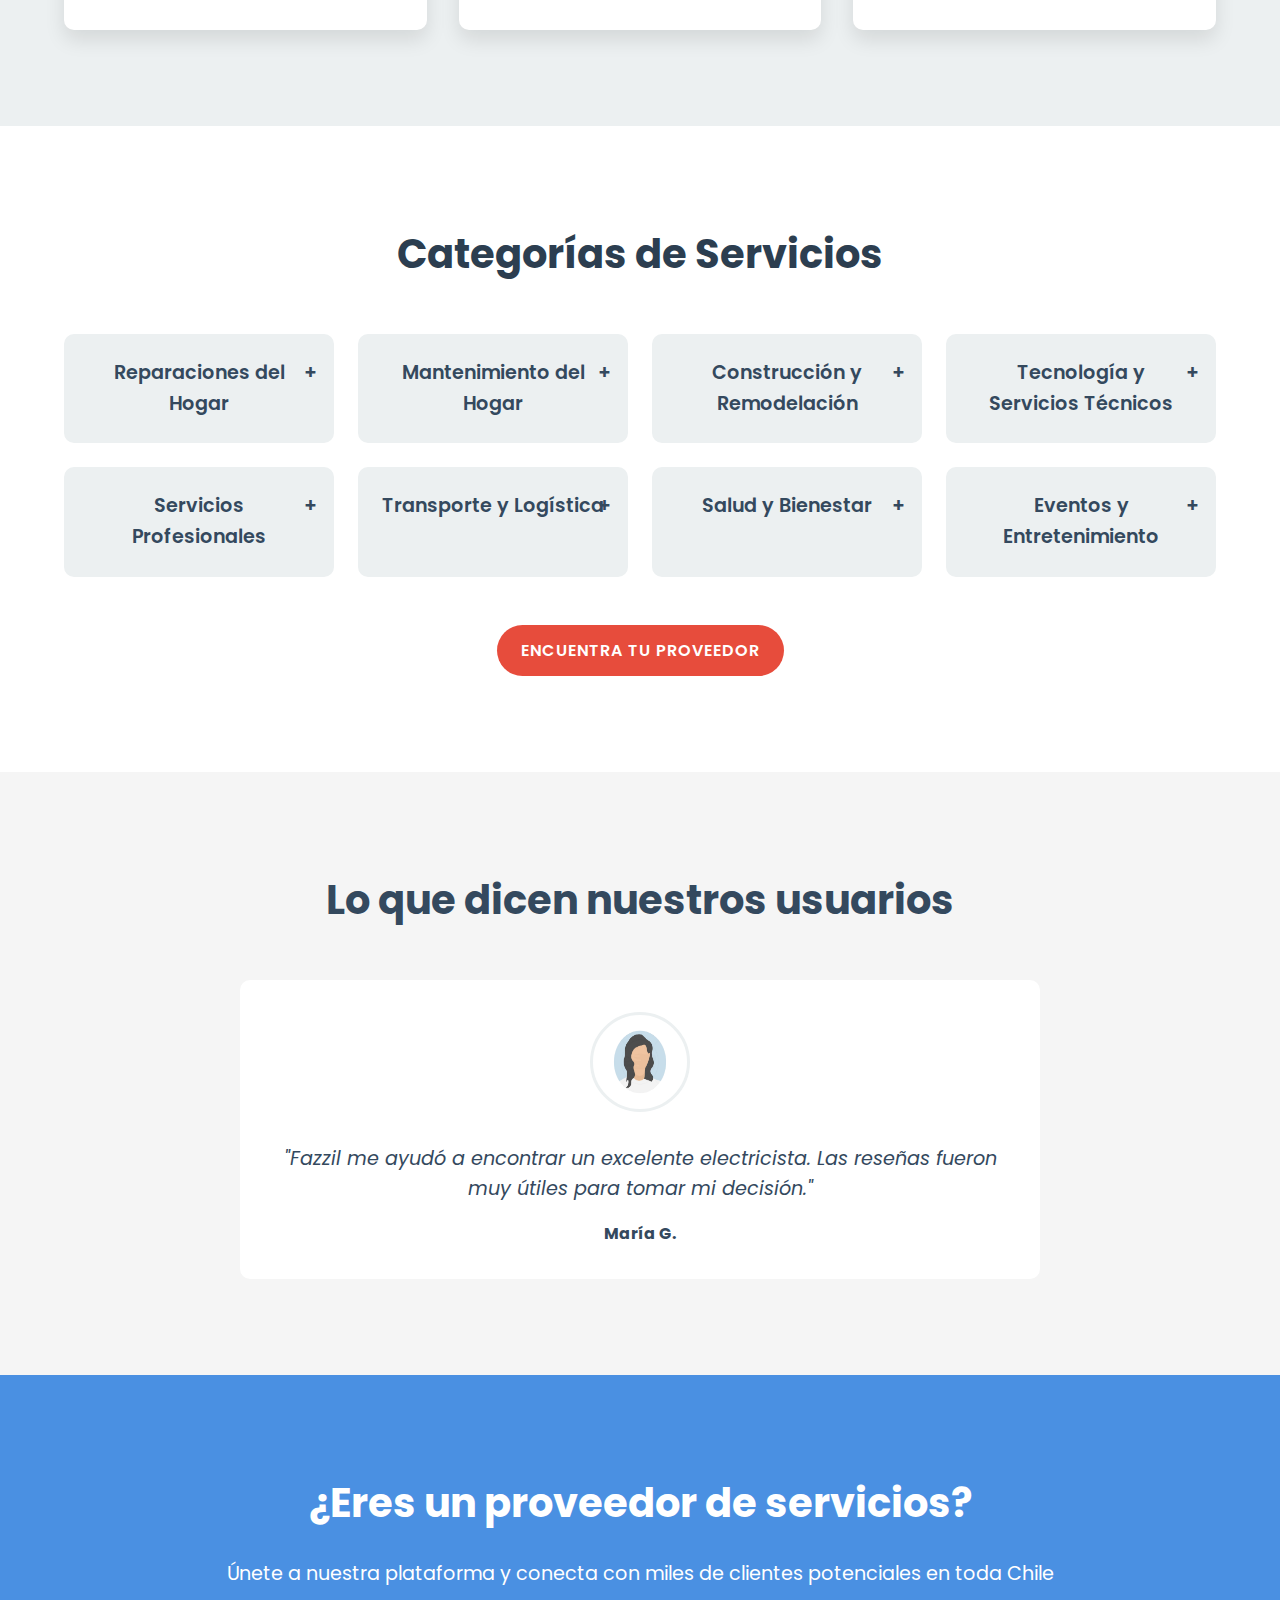
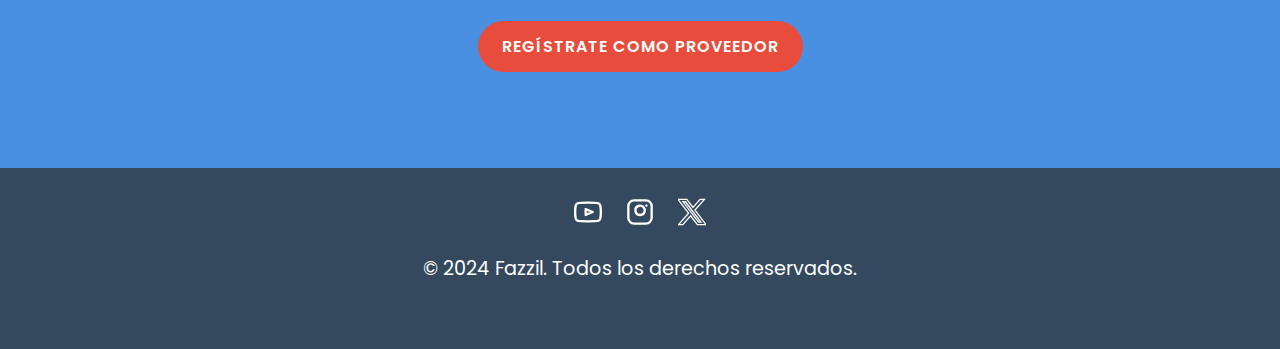
==== commit ead9e997: "Add files via upload" ====
--- a/index.html
+++ b/index.html
@@ -45,9 +45,9 @@
                 <li><a href="#inicio">Inicio</a></li>
                 <li><a href="#servicios">Servicios</a></li>
                 <li><a href="contacto.html">Contacto</a></li>
-                <li>
+                <li class="nav-social-icon">
                     <a href="https://www.youtube.com/" target="_blank">
-                        <svg xmlns="http://www.w3.org/2000/svg" width="24" height="24" viewBox="0 0 24 24" fill="none" stroke="currentColor" stroke-width="2" stroke-linecap="round" stroke-linejoin="round" class="feather feather-youtube">
+                        <svg xmlns="http://www.w3.org/2000/svg" width="28" height="28" viewBox="0 0 24 24" fill="none" stroke="currentColor" stroke-width="2" stroke-linecap="round" stroke-linejoin="round" class="feather feather-youtube">
                             <path d="M22.54 6.42a2.78 2.78 0 00-1.94-2C19.88 4 12 4 12 4s-7.88 0-8.6.42a2.78 2.78 0 00-1.94 2A29.35 29.35 0 001 12a29.35 29.35 0 00.46 5.58 2.78 2.78 0 001.94 2c.72.42 8.6.42 8.6.42s7.88 0 8.6-.42a2.78 2.78 0 001.94-2A29.35 29.35 0 0023 12a29.35 29.35 0 00-.46-5.58z"></path>
                             <polygon points="9.75 15.02 15.5 12 9.75 8.98 9.75 15.02"></polygon>
                         </svg>
@@ -59,6 +59,13 @@
                             <rect x="2" y="2" width="20" height="20" rx="5" ry="5"></rect>
                             <path d="M16 11.37a4 4 0 11-4.73-4.73 4 4 0 014.73 4.73z"></path>
                             <line x1="17.5" y1="6.5" x2="17.51" y2="6.5"></line>
+                        </svg>
+                    </a>
+                </li>
+                <li>
+                    <a href="https://x.com" target="_blank" rel="noopener noreferrer">
+                        <svg xmlns="http://www.w3.org/2000/svg" width="22" height="22" viewBox="0 0 512 462.799" fill="currentColor">
+                            <path d="M403.229 0h78.506L310.219 196.04 512 462.799H354.002L230.261 301.007 88.669 462.799h-78.56l183.455-209.683L0 0h161.999l111.856 147.88L403.229 0zm-27.556 415.805h43.505L138.363 44.527h-46.68l283.99 371.278z"/>
                         </svg>
                     </a>
                 </li>
@@ -358,6 +365,11 @@
                     <line x1="17.5" y1="6.5" x2="17.51" y2="6.5"></line>
                 </svg>
             </a>
+            <a href="https://x.com" target="_blank" rel="noopener noreferrer">
+                <svg xmlns="http://www.w3.org/2000/svg" width="24" height="24" viewBox="0 0 512 462.799" fill="none" stroke="currentColor" stroke-width="24">
+                    <path d="M403.229 0h78.506L310.219 196.04 512 462.799H354.002L230.261 301.007 88.669 462.799h-78.56l183.455-209.683L0 0h161.999l111.856 147.88L403.229 0zm-27.556 415.805h43.505L138.363 44.527h-46.68l283.99 371.278z"/>
+                </svg>
+            </a>
         </div>
         <div class="container">
             <p>&copy; 2024 Fazzil. Todos los derechos reservados.</p>
--- a/itsmystyle.css
+++ b/itsmystyle.css
@@ -28,7 +28,7 @@
 
 /* Encabezado */
 header {
-    background-color: #2c3e50; /* Dark blue-grey */
+    background-color: var(--secondary-color);
     color: white;
     padding: 1rem 0;
     position: fixed;
@@ -36,25 +36,12 @@
     top: 0;
     z-index: 1000;
     transition: background-color 0.3s ease;
+    box-shadow: 0 4px 6px rgba(0, 0, 0, 0.1); /* Add this for better visual */
 }
 
 header.scrolled {
-    background-color: rgba(74, 144, 226, 1);
-}
-
-/* Header styles
-.logo a {
-    text-decoration: none; /* Remove the underline 
-    color: white;          /* Set the color to white, or your preferred color 
-    font-size: 1.5rem;
-    font-weight: bold;
-}
-*/
-
-/* Ensure the logo link behaves like the other header text on hover
-.logo a:hover {
-    color: var(--light-color); /* Optional: Add hover effect if needed
-} */
+    background-color: var(--primary-color);
+}
 
 nav {
     display: flex;
@@ -62,27 +49,21 @@
     align-items: center;
 }
 
-/*
 .logo {
-    font-size: 1.5rem;
-    font-weight: bold;
-}
-*/
-.logo {
     display: flex;
     align-items: center;
 }
 
 .logo-img {
-    width: 40px; /* Adjust the width of the logo */
+    width: 40px;
     height: auto;
-    margin-right: 10px; /* Space between the logo and the text */
+    margin-inline-end: 10px;
 }
 
 .logo-text {
     font-size: 1.5rem;
     font-weight: bold;
-    color: #ffffff; /* Or adjust to match your preferred color */
+    color: #ffffff;
     text-transform: uppercase;
 }
 
@@ -97,10 +78,11 @@
     display: flex;
     list-style: none;
     transition: all 0.3s ease;
+    align-items: center; /* Add this to vertically align the links */
 }
 
 .nav-links li {
-    margin-left: 1.5rem;
+    margin-inline-start: 1.5rem;
 }
 
 .nav-links a {
@@ -125,28 +107,6 @@
     width: 25px;
     height: 3px;
     background-color: white;
-}
-
-/* Mobile styles */
-@media (max-width: 768px) {
-    .nav-links {
-        display: none;
-        flex-direction: column;
-        align-items: center;
-        position: absolute;
-        top: 70px;
-        right: 0;
-        width: 100%;
-        background-color: var(--primary-color);
-    }
-
-    .nav-links.nav-active {
-        display: flex;
-    }
-
-    .hamburger {
-        display: flex;
-    }
 }
 
 /* Sección Hero con Slider de Imágenes */
@@ -175,13 +135,20 @@
 
 .hero-slide.active {
     opacity: 1;
-    z-index: 0;
 }
 
 .hero-slide img {
     width: 100%;
     height: 100%;
     object-fit: cover;
+}
+
+.hero-slide::before {
+    content: '';
+    position: absolute;
+    inset: 0;
+    background: linear-gradient(to bottom, rgba(0, 0, 0, 0.4), rgba(0, 0, 0, 0.7));
+    z-index: 1;
 }
 
 .hero-content {
@@ -228,25 +195,32 @@
     text-shadow: 1px 1px 2px rgba(0,0,0,0.7);
 }
 
+
 /* Botón */
-.btn {
+.btn, .pagination-section button, .show-all {
     display: inline-block;
-    background-color: var(--accent-color);
-    color: white;
     padding: 0.8rem 1.5rem;
+    color: white;
     text-decoration: none;
     border-radius: 50px;
-    transition: all 0.3s ease;
+    transition: all 0.3s ease; /* Change 'background-color, transform' to 'all' */
     font-weight: 600;
     text-transform: uppercase;
     letter-spacing: 1px;
+    border: none;
+    cursor: pointer;
+}
+
+.btn {
+    background-color: var(--accent-color);
 }
 
 .btn:hover {
     background-color: #c0392b;
     transform: translateY(-3px);
-    box-shadow: 0 4px 8px rgba(0,0,0,0.2);
-}
+    box-shadow: 0 6px 12px rgba(0, 0, 0, 0.2); /* Adjusted shadow for a more pronounced effect */
+}
+
 
 /* Sección de Características */
 .features {
@@ -349,7 +323,10 @@
     transform: translateY(-5px);
     background-color: var(--primary-color);
     color: white;
-}
+    box-shadow: 0 5px 10px rgba(0,0,0,0.15);
+    transition: transform 0.3s ease, background-color 0.3s ease, box-shadow 0.3s ease;
+}
+
 
 .services-cta {
     text-align: center;
@@ -365,7 +342,7 @@
 .subcategories ul {
     list-style: none;
     padding: 0;
-    margin: 1rem 0 0 0;
+    margin: 1rem 0 0;
 }
 
 .subcategories li {
@@ -418,6 +395,9 @@
     display: none;
     opacity: 0;
     transition: opacity 0.5s ease;
+    padding: 2rem; /* Add this for better spacing */
+    background-color: #fff; /* Optional: Adds contrast */
+    border-radius: 10px; /* Optional: Rounds the corners */
 }
 
 .testimonial-item.active {
@@ -474,10 +454,281 @@
     color: white;
     font-size: 1.5rem;
     transition: color 0.3s ease;
-}
-
-.social-icons a:hover {
-    color: var(--primary-color);
+    display: inline-block;
+    vertical-align: middle;
+}
+
+.social-icons a svg {
+    width: 28px;
+    height: 28px;
+    stroke: white;
+    fill: none;
+}
+
+.social-icons a:hover svg {
+    stroke: var(--accent-color);
+}
+
+/* Contact Section with Background Image */
+.contact-section {
+    padding: 6rem 0;
+    position: relative;
+    background: url('Images/hero1.jpg') center/cover no-repeat;
+    text-align: center;
+    color: white;
+}
+
+.contact-section::before {
+    content: '';
+    position: absolute;
+    inset: 0;
+    background-color: rgba(0, 0, 0, 0.75);
+    z-index: 1;
+}
+
+.contact-section .container {
+    position: relative;
+    z-index: 2;
+}
+
+.contact-section h2 {
+    font-size: 2.5rem;
+    color: white;
+    margin-bottom: 1.5rem;
+}
+
+.contact-section p {
+    font-size: 1.2rem;
+    color: white;
+    margin-bottom: 2rem;
+}
+
+/* Contact Form Styling */
+.contact-form {
+    max-width: 600px;
+    margin: 0 auto;
+    background-color: rgba(255, 255, 255, 0.9);
+    padding: 2rem;
+    border-radius: 10px;
+    box-shadow: 0 10px 20px rgba(0, 0, 0, 0.1);
+}
+
+.form-group {
+    margin-bottom: 1.5rem;
+    text-align: left;
+}
+
+.form-group label {
+    font-weight: bold;
+    color: var(--dark-color);
+    margin-bottom: 0.5rem;
+    display: block;
+}
+
+.form-group input,
+.form-group textarea {
+    width: 100%;
+    padding: 0.8rem;
+    border-radius: 5px;
+    border: 1px solid var(--light-color);
+    font-size: 1rem;
+    font-family: 'Poppins', sans-serif;
+    color: var(--dark-color);
+    background-color: rgba(255, 255, 255, 0.8);
+}
+
+.form-group input:focus,
+.form-group textarea:focus {
+    border-color: var(--primary-color);
+    outline: none;
+}
+
+textarea {
+    resize: vertical;
+}
+
+/* Proveedores Page */
+body {
+    background: linear-gradient(to bottom, #f0f4f8, #d9e3ec);
+}
+
+h2 {
+    text-align: center;
+    font-size: 2.5rem;
+    margin-bottom: 1rem;
+    padding-top: 0;
+}
+
+p {
+    text-align: center;
+    margin-bottom: 2rem;
+    font-size: 1.2rem;
+}
+
+.title-section {
+    padding: 2rem 0;
+    text-align: center;
+}
+
+.title-section h2 {
+    font-size: 2.5rem;
+    margin-bottom: 1rem;
+    padding-top: 80px;
+    color: var(--dark-color);
+}
+
+.filter-section {
+    display: flex;
+    justify-content: center;
+    gap: 1rem;
+    margin-bottom: 2rem;
+}
+
+.filter-section select,
+.filter-section button {
+    padding: 0.5rem 1rem;
+    font-size: 1rem;
+    border: 1px solid var(--light-color);
+    border-radius: 5px;
+    max-width: 200px;
+    width: 100%;
+}
+
+.filter-section button {
+    background-color: var(--primary-color);
+    color: white;
+    border: none;
+    cursor: pointer;
+    max-width: 180px;
+}
+
+.filter-section button:hover {
+    background-color: #3a7db3;
+}
+
+.table-section {
+    display: flex;
+    justify-content: center;
+    padding-bottom: 2rem;
+}
+
+#proveedores-table {
+    width: 90%;
+    margin: 0 auto;
+    border-collapse: collapse;
+    background-color: #fefefe;
+    box-shadow: 0 0 20px rgba(0, 0, 0, 0.1);
+}
+
+#proveedores-table thead {
+    background-color: var(--primary-color);
+    color: white;
+    text-transform: uppercase;
+    letter-spacing: 0.03em;
+}
+
+#proveedores-table :is(th, td) {
+    padding: 1rem;
+    text-align: left;
+    border-bottom: 1px solid var(--light-color);
+}
+
+#proveedores-table a {
+    color: var(--accent-color);
+    text-decoration: none;
+}
+
+#proveedores-table a:hover {
+    text-decoration: underline;
+}
+
+.pagination-section {
+    display: flex;
+    justify-content: center;
+    align-items: center;
+    margin-top: 20px;
+    padding: 20px 0;
+}
+
+.pagination-section button {
+    background-color: #24ab22;
+    margin: 0 10px;
+}
+
+.pagination-section button:disabled {
+    background-color: #ccc;
+    cursor: not-allowed;
+}
+
+.pagination-section button:hover:enabled {
+    background-color: var(--accent-color);
+}
+
+.pagination-section span {
+    font-size: 1.2rem;
+    color: var(--dark-color);
+}
+
+footer {
+    padding-top: 30px;
+}
+
+.show-all-section {
+    display: flex;
+    justify-content: center;
+    margin-bottom: 2rem;
+}
+
+.show-all {
+    background-color: rgb(231, 162, 106);
+}
+
+.show-all:hover {
+    background-color: #3a7db3;
+}
+
+.mobile-only {
+    display: none;
+}
+
+.search-section {
+    display: flex;
+    align-items: center;
+    justify-content: center;
+    gap: 0.5rem;
+    margin-top: 10px;
+}
+
+.search-section label {
+    font-size: 1rem;
+    color: var(--dark-color);
+    font-weight: bold;
+}
+
+#search-bar {
+    padding: 0.5rem;
+    font-size: 1rem;
+    border: 1px solid var(--light-color);
+    border-radius: 5px;
+    max-width: 300px;
+    width: 100%;
+    margin-bottom: 1rem;
+}
+
+.hidden {
+    display: none;
+}
+
+.toggle-details {
+    cursor: pointer;
+    background-color: transparent;
+    border: none;
+    font-size: 1.5rem;
+    line-height: 1rem;
+}
+
+footer .social-icons a {
+    color: white; /* or any color that provides good contrast with your footer background */
 }
 
 /* Media Queries */
@@ -495,6 +746,7 @@
 
     .nav-links.nav-active {
         display: flex;
+        
     }
 
     .hamburger {
@@ -518,274 +770,12 @@
     .service-row {
         flex-direction: column;
     }
-}
-
-.hero-slide::before {
-    content: '';
-    position: absolute;
-    top: 0;
-    left: 0;
-    width: 100%;
-    height: 100%;
-    background: linear-gradient(to bottom, rgba(0, 0, 0, 0.4), rgba(0, 0, 0, 0.7)); /* Gradiente oscuro */
-    z-index: 1;
-}
-.social-icons a {
-    margin: 0 10px;
-    color: white;
-    font-size: 1.5rem;
-    transition: color 0.3s ease;
-    display: inline-block; /* Ensures proper alignment */
-    vertical-align: middle;
-}
-
-.social-icons a svg {
-    width: 28px;
-    height: 28px;
-    stroke: white;
-    fill: none; /* Ensures there's no fill color interfering */
-}
-
-.social-icons a:hover svg {
-    stroke: var(--accent-color);
-}
-
-/* Contact Section with Background Image */
-.contact-section {
-    padding: 6rem 0;
-    position: relative;
-    background: url('Images/hero1.jpg') center/cover no-repeat;
-    text-align: center;
-    color: white;
-}
-
-.contact-section::before {
-    content: '';
-    position: absolute;
-    top: 0;
-    left: 0;
-    width: 100%;
-    height: 100%;
-    background-color: rgba(0, 0, 0, 0.75); /* 75% transparency */
-    z-index: 1;
-}
-
-.contact-section .container {
-    position: relative;
-    z-index: 2; /* Ensures the content is above the background overlay */
-}
-
-.contact-section h2 {
-    font-size: 2.5rem;
-    color: white;
-    margin-bottom: 1.5rem;
-    z-index: 2;
-}
-
-.contact-section p {
-    font-size: 1.2rem;
-    color: white;
-    margin-bottom: 2rem;
-    z-index: 2;
-}
-
-/* Contact Form Styling */
-.contact-form {
-    max-width: 600px;
-    margin: 0 auto;
-    background-color: rgba(255, 255, 255, 0.9); /* Light background with slight transparency */
-    padding: 2rem;
-    border-radius: 10px;
-    box-shadow: 0 10px 20px rgba(0, 0, 0, 0.1);
-    z-index: 2;
-}
-
-.form-group {
-    margin-bottom: 1.5rem;
-    text-align: left;
-}
-
-.form-group label {
-    font-weight: bold;
-    color: var(--dark-color);
-    margin-bottom: 0.5rem;
-    display: block;
-}
-
-.form-group input,
-.form-group textarea {
-    width: 100%;
-    padding: 0.8rem;
-    border-radius: 5px;
-    border: 1px solid var(--light-color);
-    font-size: 1rem;
-    font-family: 'Poppins', sans-serif;
-    color: var(--dark-color);
-    background-color: rgba(255, 255, 255, 0.8); /* Transparent input fields */
-}
-
-.form-group input:focus,
-.form-group textarea:focus {
-    border-color: var(--primary-color);
-    outline: none;
-}
-
-textarea {
-    resize: vertical;
-}
-
-.contact-form .btn {
-    background-color: var(--accent-color);
-    color: white;
-    padding: 0.8rem 1.5rem;
-    text-decoration: none;
-    border-radius: 50px;
-    transition: all 0.3s ease;
-    font-weight: 600;
-    text-transform: uppercase;
-    letter-spacing: 1px;
-    border: none;
-    cursor: pointer;
-}
-
-.contact-form .btn:hover {
-    background-color: #c0392b;
-    box-shadow: 0 4px 8px rgba(0, 0, 0, 0.2);
-}
-
-/* Responsive Design for Smaller Screens */
-@media (max-width: 768px) {
-    .contact-form {
-        padding: 1.5rem;
-    }
-
-    .contact-section h2 {
-        font-size: 2rem;
-    }
-
-    .contact-section p {
-        font-size: 1rem;
-    }
-}
-
-/* ----------- Proveedores Page -------- */
-
-/* General Styles */
-body {
-    font-family: 'Poppins', sans-serif;
-    color: var(--dark-color);
-    background: linear-gradient(to bottom, #f0f4f8, #d9e3ec); /* Subtle gradient background */
-    margin: 0;
-    padding: 0;
-}
-
-h2 {
-    text-align: center;
-    font-size: 2.5rem;
-    margin-bottom: 1rem;
-    padding-top: 0px; /* Ensure title is below the header */
-}
-
-p {
-    text-align: center;
-    margin-bottom: 2rem;
-    font-size: 1.2rem;
-}
-
-/* Title Section */
-.title-section {
-    padding: 2rem 0;
-    text-align: center;
-}
-
-.title-section h2 {
-    font-size: 2.5rem;
-    margin-bottom: 1rem;
-    padding-top: 80px;
-    color: var(--dark-color);
-}
-
-
-/* Filter Section */
-.filter-section {
-    display: flex;
-    justify-content: center;
-    gap: 1rem;
-    margin-bottom: 2rem;
-}
-
-.filter-section select,
-.filter-section button {
-    padding: 0.5rem 1rem;
-    font-size: 1rem;
-    border: 1px solid var(--light-color);
-    border-radius: 5px;
-    max-width: 200px; /* Ensure filters don’t get too wide on mobile */
-    width: 100%; /* Take the available width without going full-screen */
-}
-
-.filter-section button {
-    background-color: var(--primary-color);
-    color: white;
-    border: none;
-    cursor: pointer;
-    max-width: 180px; /* Keep the button a reasonable size */
-}
-
-.filter-section button:hover {
-    background-color: #3a7db3;
-}
-
-/* Table Section */
-.table-section {
-    display: flex;
-    justify-content: center;
-    padding-bottom: 2rem;
-}
-
-#proveedores-table {
-    width: 90%;
-    margin: 0 auto;
-    border-collapse: collapse;
-    background-color: #fefefe; /* Pearl white background */
-    box-shadow: 0 0 20px rgba(0, 0, 0, 0.1);
-}
-
-#proveedores-table thead {
-    background-color: var(--primary-color);
-    color: white;
-    text-transform: uppercase;
-    letter-spacing: 0.03em;
-}
-
-#proveedores-table th,
-#proveedores-table td {
-    padding: 1rem;
-    text-align: left;
-    border-bottom: 1px solid var(--light-color);
-    display: table-cell;
-}
-
-#proveedores-table tr:hover {
- /*   background-color: var(--light-color);*/
-}
-
-#proveedores-table a {
-    color: var(--accent-color);
-    text-decoration: none;
-}
-
-#proveedores-table a:hover {
-    text-decoration: underline;
-}
-
-/* Mobile Responsiveness */
-@media (max-width: 768px) {
-    /* Filters: Prevent full width on mobile */
+
     .filter-section {
         flex-direction: column;
-        gap: 1rem;
+        gap: 1.2rem;
         align-items: center;
+        padding: 0.5rem 0;
         max-width: 90%;
         margin: 0 auto;
     }
@@ -793,57 +783,54 @@
     .filter-section select,
     .filter-section button {
         width: auto;
-        max-width: 100%; /* Allow it to size appropriately */
-    }
-
-    /* Center data container on mobile */
+        max-width: 100%;
+    }
+
     .table-section {
-        justify-content: center;
-        padding: 1rem;
+        padding: 1.5rem;
+        overflow-x: auto;
+        border-radius: 10px;
+        background-color: white;
+        box-shadow: 0 4px 8px rgba(0, 0, 0, 0.1);
     }
 
     #proveedores-table {
         display: block;
         overflow-x: auto;
         white-space: nowrap;
-        max-width: 100%;
+        width: 100%;
     }
 
     #proveedores-table th,
     #proveedores-table td {
         padding: 0.5rem;
-        text-align: left;
-    }
-}
-/* Mobile responsiveness for title section */
-@media (max-width: 768px) {
+        font-size: 0.9rem;
+    }
+
     .title-section h2 {
-        font-size: 1.8rem; /* Smaller font size for mobile */
-        padding-top: 60px; /* Adjust padding to fit better */
+        font-size: 1.8rem;
+        padding-top: 60px;
     }
 
     .title-section p {
-        font-size: 1rem; /* Smaller paragraph text for mobile */
-        padding: 0 1rem; /* Add padding for better spacing on mobile */
+        font-size: 1rem;
+        padding: 0 1rem;
         line-height: 1.4;
     }
-    #proveedores-table th:nth-child(1), /* Column 1: Number */
-    #proveedores-table th:nth-child(4), /* Column 4: City */
-    #proveedores-table th:nth-child(5), /* Column 5: Region */
-    #proveedores-table th:nth-child(6), /* Column 6: Service Category */
-    #proveedores-table td:nth-child(1),
-    #proveedores-table td:nth-child(4),
-    #proveedores-table td:nth-child(5),
-    #proveedores-table td:nth-child(6) {
-        display: none; /* Hide these columns */
-    }
-     /* Wrap table headers text */
-     #proveedores-table th {
-        white-space: normal; /* Allows text to wrap */
-        word-wrap: break-word; /* Ensures long words wrap to the next line */
-        padding: 10px; /* Add padding to ensure space around the text */
-        max-width: 100px; /* Limit width of headers */
-        font-size: 75%; /* Reduce header text size by 10% */
+
+    #proveedores-table :is(th, td):nth-child(1),
+    #proveedores-table :is(th, td):nth-child(4),
+    #proveedores-table :is(th, td):nth-child(5),
+    #proveedores-table :is(th, td):nth-child(6) {
+        display: none;
+    }
+
+    #proveedores-table th {
+        white-space: normal;
+        word-wrap: break-word;
+        padding: 10px;
+        max-width: 100px;
+        font-size: 75%;
     }
 
     #proveedores-table td {
@@ -851,127 +838,31 @@
         font-size: 95%;
     }
 
-    /* Allow horizontal scroll if the table is still too wide */
     .table-section {
         overflow-x: auto;
     }
 
-}
-
-/* Pagination Section */
-.pagination-section {
-    display: flex;
-    justify-content: center;
-    align-items: center;
-    margin-top: 20px;
-    padding: 20px 0; /* Add padding above the footer */
-}
-
-.pagination-section button {
-    padding: 0.7rem 1.5rem; /* Increase padding for better button size */
-    margin: 0 10px;
-    background-color: #24ab22;
-    color: white;
-    border: none;
-    cursor: pointer;
-    border-radius: 5px;
-    font-size: 1rem;
-    transition: background-color 0.3s ease;
-}
-
-.pagination-section button:disabled {
-    background-color: #ccc;
-    cursor: not-allowed;
-}
-
-.pagination-section button:hover:enabled {
-    background-color: var(--accent-color);
-}
-
-.pagination-section span {
-    font-size: 1.2rem;
-    color: var(--dark-color);
-}
-
-/* Footer padding adjustment */
-footer {
-    padding-top: 30px;
-}
-
-.show-all-section {
-    display: flex;
-    justify-content: center;
-    margin-bottom: 2rem;
-}
-
-.show-all {
-    padding: 0.7rem 1.5rem;
-    background-color: rgb(231, 162, 106);
-    color: white;
-    border: none;
-    cursor: pointer;
-    border-radius: 5px;
-    font-size: 1rem;
-}
-
-.show-all:hover {
-    background-color: #3a7db3;
-}
-
-.mobile-only {
-    display: none;
-}
-
-@media (max-width: 768px) {
     .mobile-only {
         display: block;
-        font-size: 0.9rem; /* Slightly smaller text for mobile */
+        font-size: 0.9rem;
         margin-top: 1rem;
         color: var(--dark-color);
         text-align: center;
         padding: 0 1rem;
     }
-}
-
-
-.search-section {
-    display: flex;
-    align-items: center;
-    justify-content: center;
-    gap: 0.5rem;
-    margin-top: 10px; /* Adjust spacing as needed */
-}
-
-.search-section label {
-    font-size: 1rem;
-    color: var(--dark-color);
-    font-weight: bold;
-}
-
-#search-bar {
-    padding: 0.5rem;
-    font-size: 1rem;
-    border: 1px solid var(--light-color);
-    border-radius: 5px;
-    max-width: 300px;
-    width: 100%;
-    margin-bottom: 1rem;
-}
-
-.hidden {
-    display: none; /* Hide the extra row initially */
-}
-
-/* Optional: Add some padding or style to the details */
-#proveedores-table td {
-    padding: 10px;
-}
-
-/* Make the button look like an expandable icon */
-.toggle-details {
-    cursor: pointer;
-    background-color: transparent;
-    border: none;
-    font-size: 1.5rem;
-    line-height: 1rem;
-}
+
+    .contact-form {
+        padding: 1.5rem;
+    }
+
+    .contact-section h2 {
+        font-size: 2rem;
+    }
+
+    .contact-section p {
+        font-size: 1rem;
+    }
+    .nav-links .nav-social-icon {
+        display: none;
+    }
+}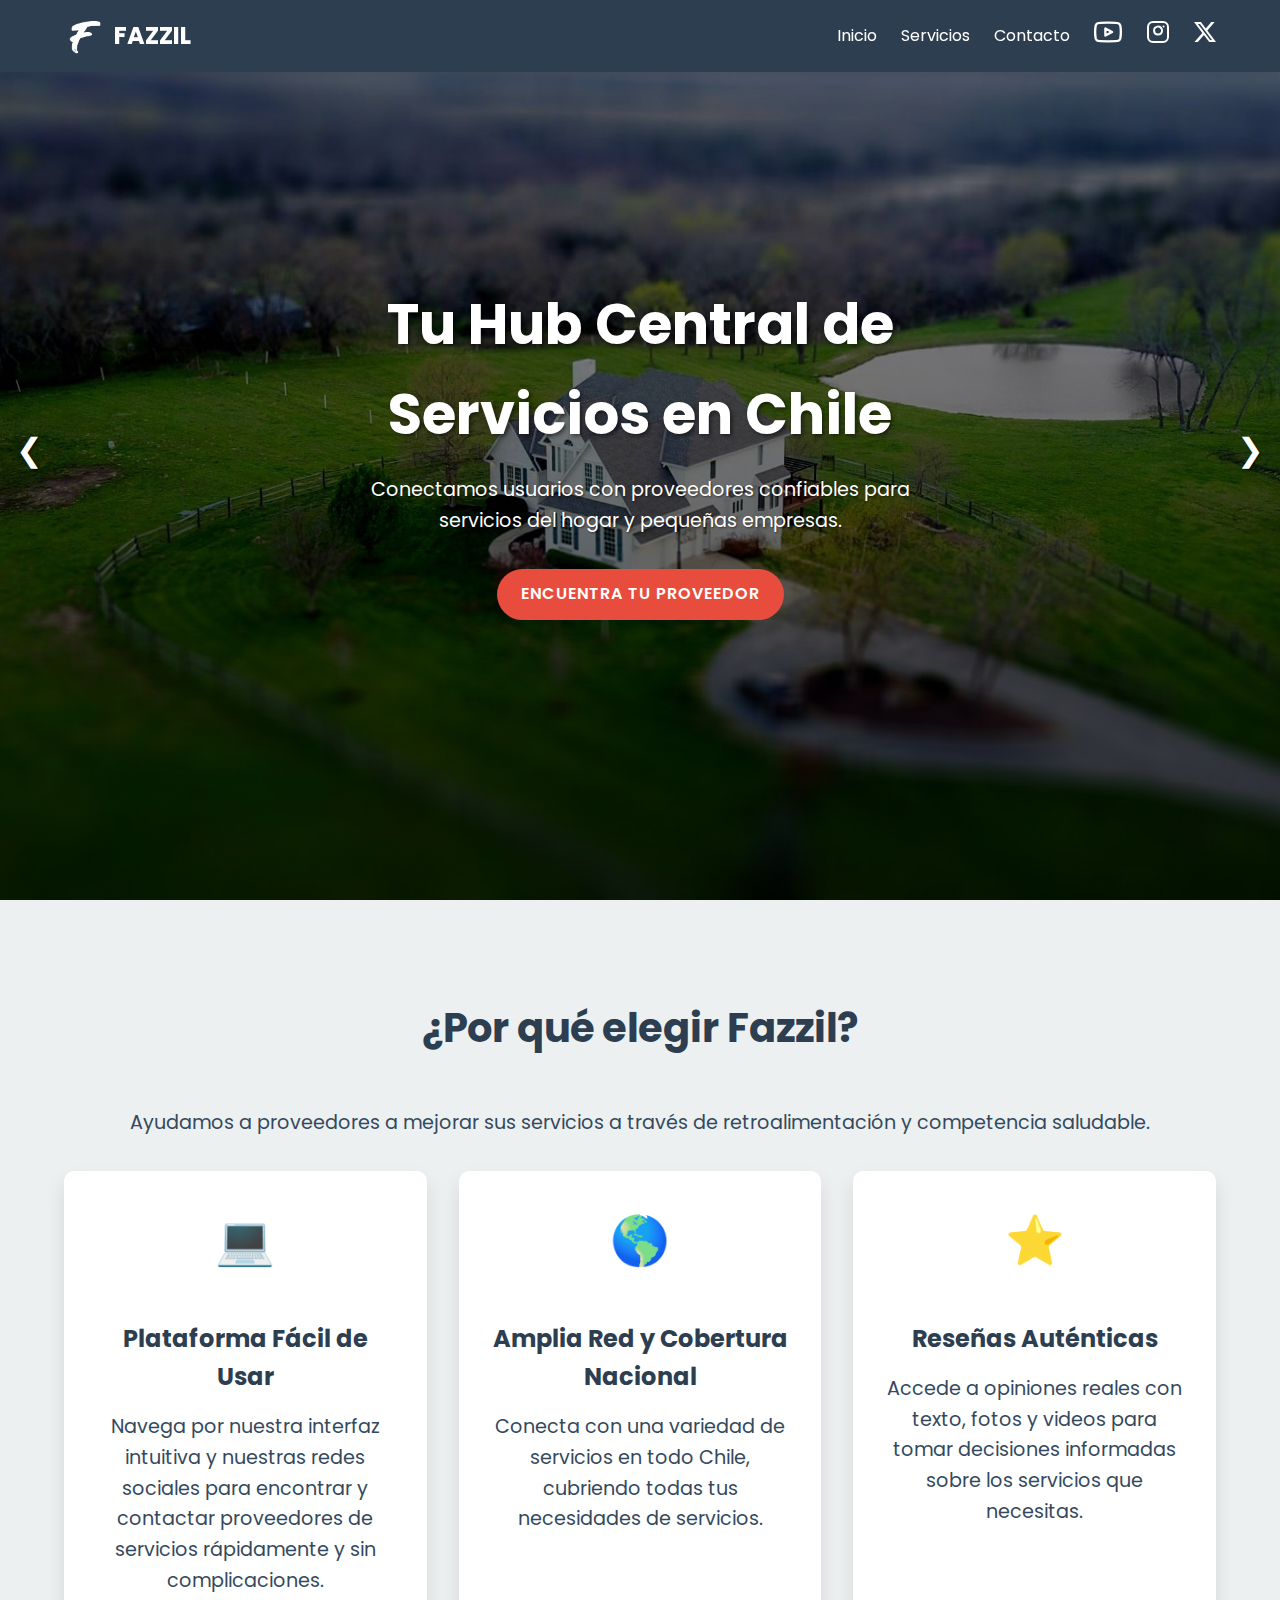
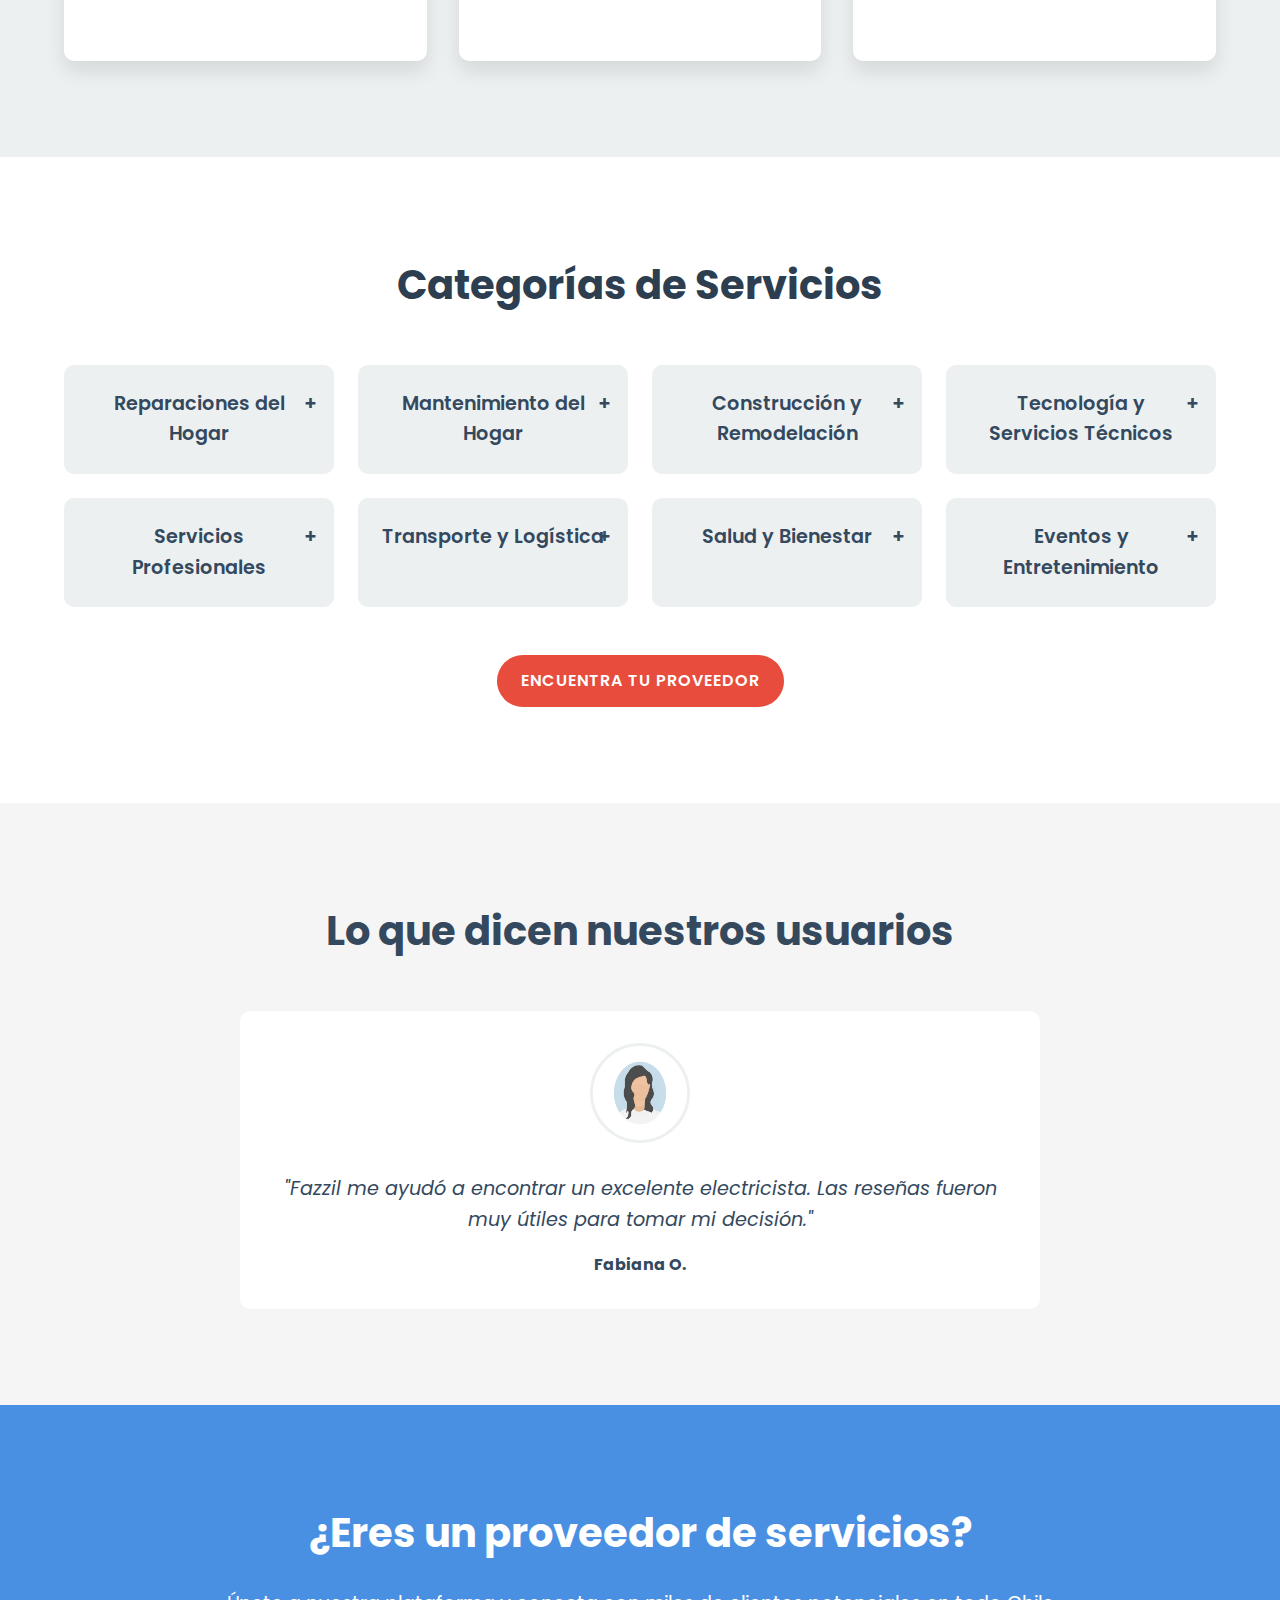
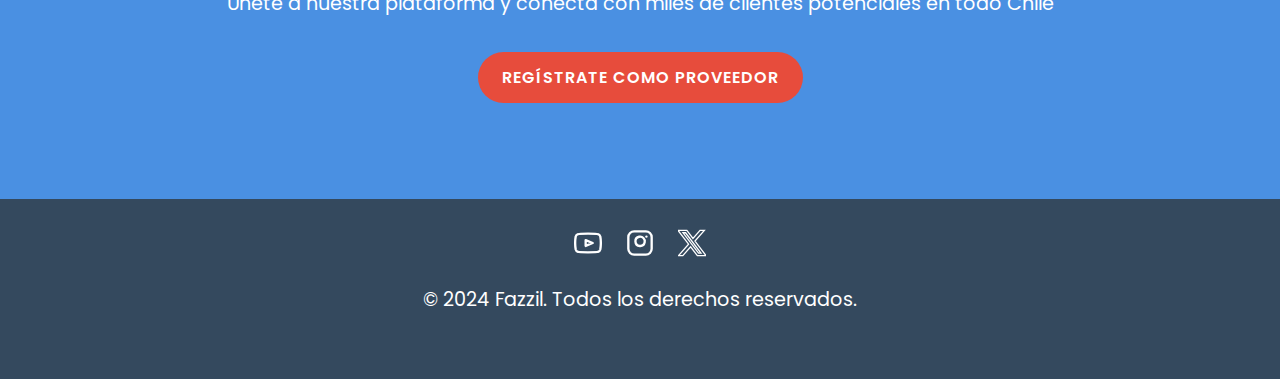
==== commit 66f91be1: "Add files via upload" ====
--- a/index.html
+++ b/index.html
@@ -63,7 +63,7 @@
                     </a>
                 </li>
                 <li>
-                    <a href="https://x.com" target="_blank" rel="noopener noreferrer">
+                    <a href="https://x.com/ezfazzil" target="_blank" rel="noopener noreferrer">
                         <svg xmlns="http://www.w3.org/2000/svg" width="22" height="22" viewBox="0 0 512 462.799" fill="currentColor">
                             <path d="M403.229 0h78.506L310.219 196.04 512 462.799H354.002L230.261 301.007 88.669 462.799h-78.56l183.455-209.683L0 0h161.999l111.856 147.88L403.229 0zm-27.556 415.805h43.505L138.363 44.527h-46.68l283.99 371.278z"/>
                         </svg>
@@ -127,11 +127,11 @@
                         <!-- Característica 1 -->
                         <div class="feature-item">
                             <div class="feature-icon">
-                                <span class="emoji">⭐</span>
-                            </div>
-                            <h3>Reseñas Auténticas</h3>
+                                <span class="emoji">💻</span>
+                            </div>
+                            <h3>Plataforma Fácil de Usar</h3>
                             <p>
-                                Accede a opiniones reales con texto, fotos y videos para tomar decisiones informadas sobre los servicios que necesitas.
+                                Navega por nuestra interfaz intuitiva y nuestras redes sociales para encontrar y contactar proveedores de servicios rápidamente y sin complicaciones.
                             </p>
                         </div>
                         <!-- Característica 2 -->
@@ -147,11 +147,11 @@
                         <!-- Característica 3 -->
                         <div class="feature-item">
                             <div class="feature-icon">
-                                <span class="emoji">💻</span>
-                            </div>
-                            <h3>Plataforma Fácil de Usar</h3>
+                                <span class="emoji">⭐</span>
+                            </div>
+                            <h3>Reseñas Auténticas</h3>
                             <p>
-                                Navega por nuestra interfaz intuitiva para encontrar y contactar proveedores de servicios rápidamente y sin complicaciones.
+                                Accede a opiniones reales con texto, fotos y videos para tomar decisiones informadas sobre los servicios que necesitas.
                             </p>
                         </div>
                     </div>
@@ -257,6 +257,7 @@
                                     <li>Organización de Eventos</li>
                                     <li>Servicios de Banquetería</li>
                                     <li>Servicios de Cumpleaños</li>
+                                    <li>Otros</li>
                                 </ul>
                             </div>
                         </div>
@@ -283,7 +284,7 @@
                             "Fazzil me ayudó a encontrar un excelente electricista. Las reseñas fueron
                             muy útiles para tomar mi decisión."
                         </p>
-                        <h4>María G.</h4>
+                        <h4>Fabiana O.</h4>
                     </div>
                     <!-- Testimonio 2 -->
                     <div class="testimonial-item">
@@ -307,7 +308,7 @@
                             "La variedad de servicios disponibles es impresionante. He usado Fazzil
                             para todo, desde jardinería hasta reparaciones de computadoras."
                         </p>
-                        <h4>Ana M.</h4>
+                        <h4>Sofía S.</h4>
                     </div>
                     <!-- Testimonio 4 -->
                     <div class="testimonial-item">
@@ -342,8 +343,7 @@
             <div class="container">
                 <h2>¿Eres un proveedor de servicios?</h2>
                 <p>
-                    Únete a nuestra plataforma y conecta con miles de clientes potenciales en toda
-                    Chile
+                    Únete a nuestra plataforma y conecta con miles de clientes potenciales en todo Chile
                 </p>
                 <a href="contacto.html" class="btn">Regístrate como Proveedor</a>
             </div>
@@ -365,7 +365,7 @@
                     <line x1="17.5" y1="6.5" x2="17.51" y2="6.5"></line>
                 </svg>
             </a>
-            <a href="https://x.com" target="_blank" rel="noopener noreferrer">
+            <a href="https://x.com/ezfazzil" target="_blank" rel="noopener noreferrer">
                 <svg xmlns="http://www.w3.org/2000/svg" width="24" height="24" viewBox="0 0 512 462.799" fill="none" stroke="currentColor" stroke-width="24">
                     <path d="M403.229 0h78.506L310.219 196.04 512 462.799H354.002L230.261 301.007 88.669 462.799h-78.56l183.455-209.683L0 0h161.999l111.856 147.88L403.229 0zm-27.556 415.805h43.505L138.363 44.527h-46.68l283.99 371.278z"/>
                 </svg>
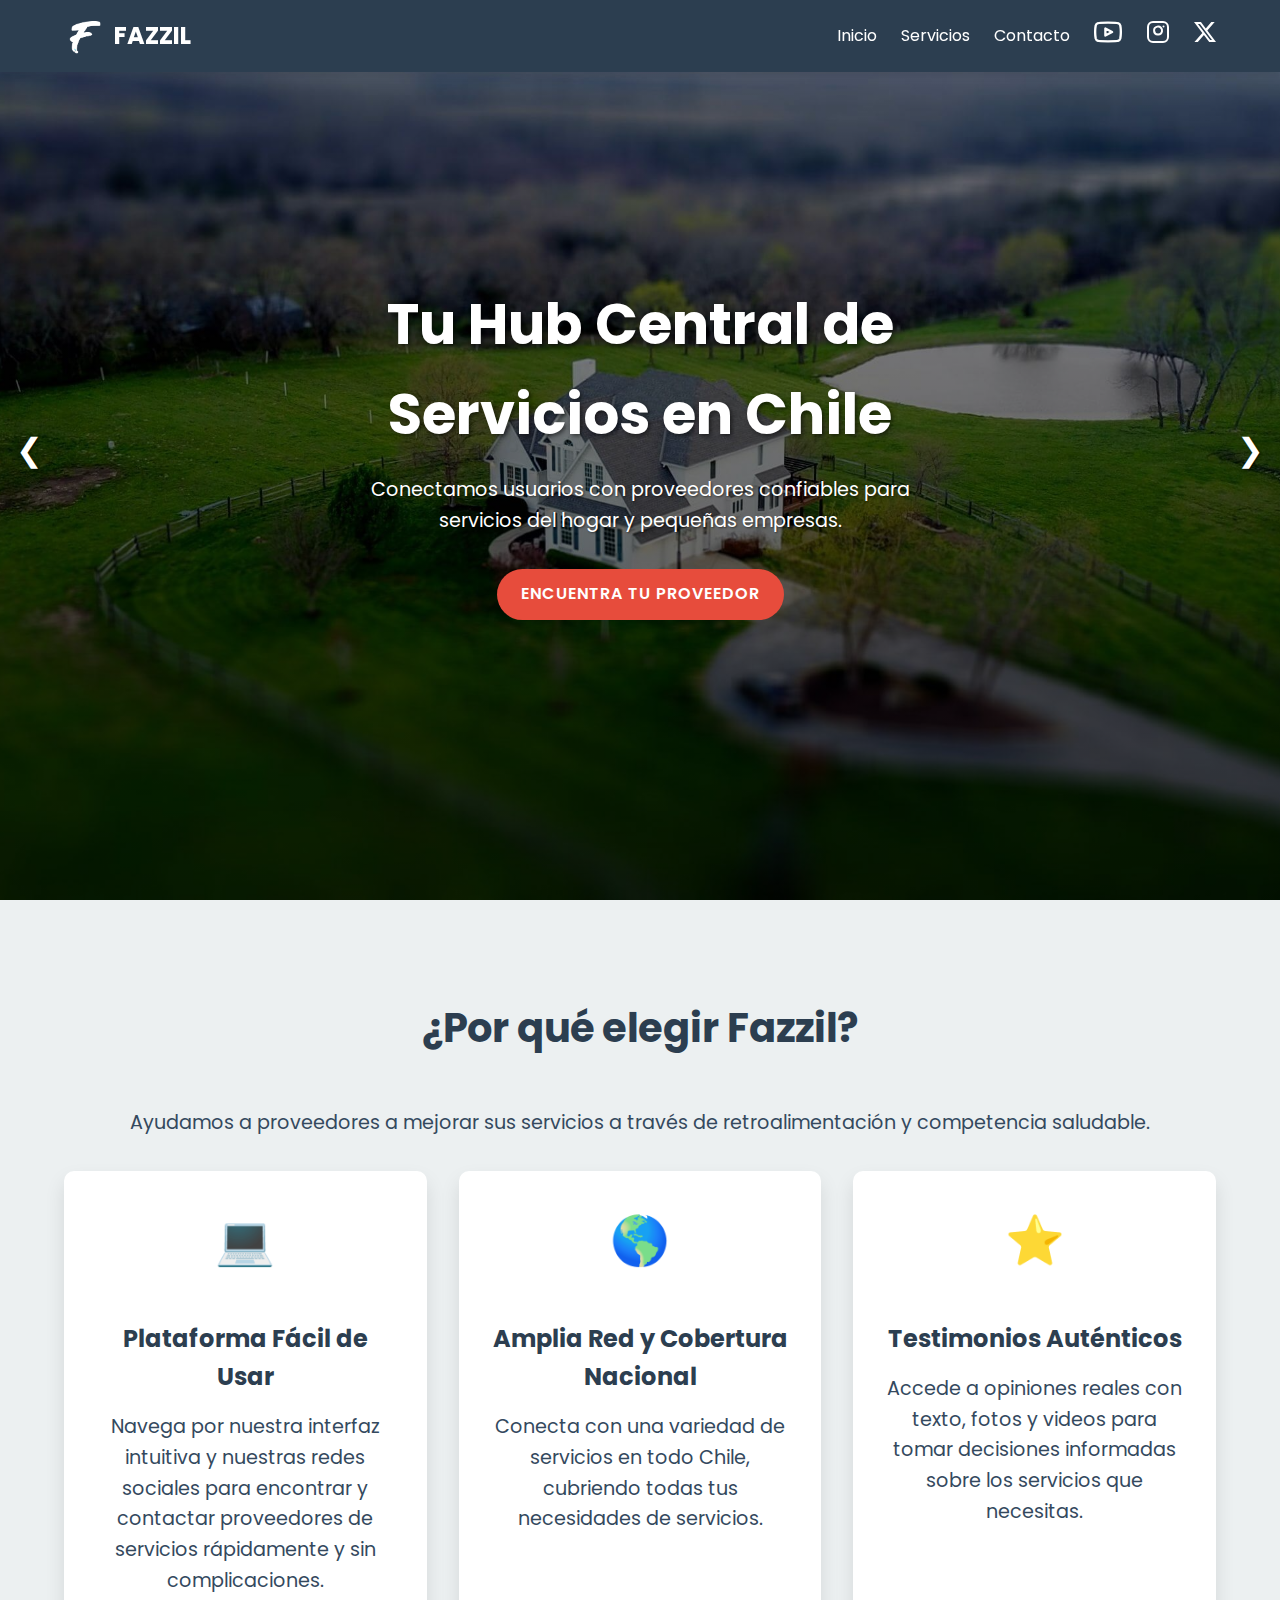
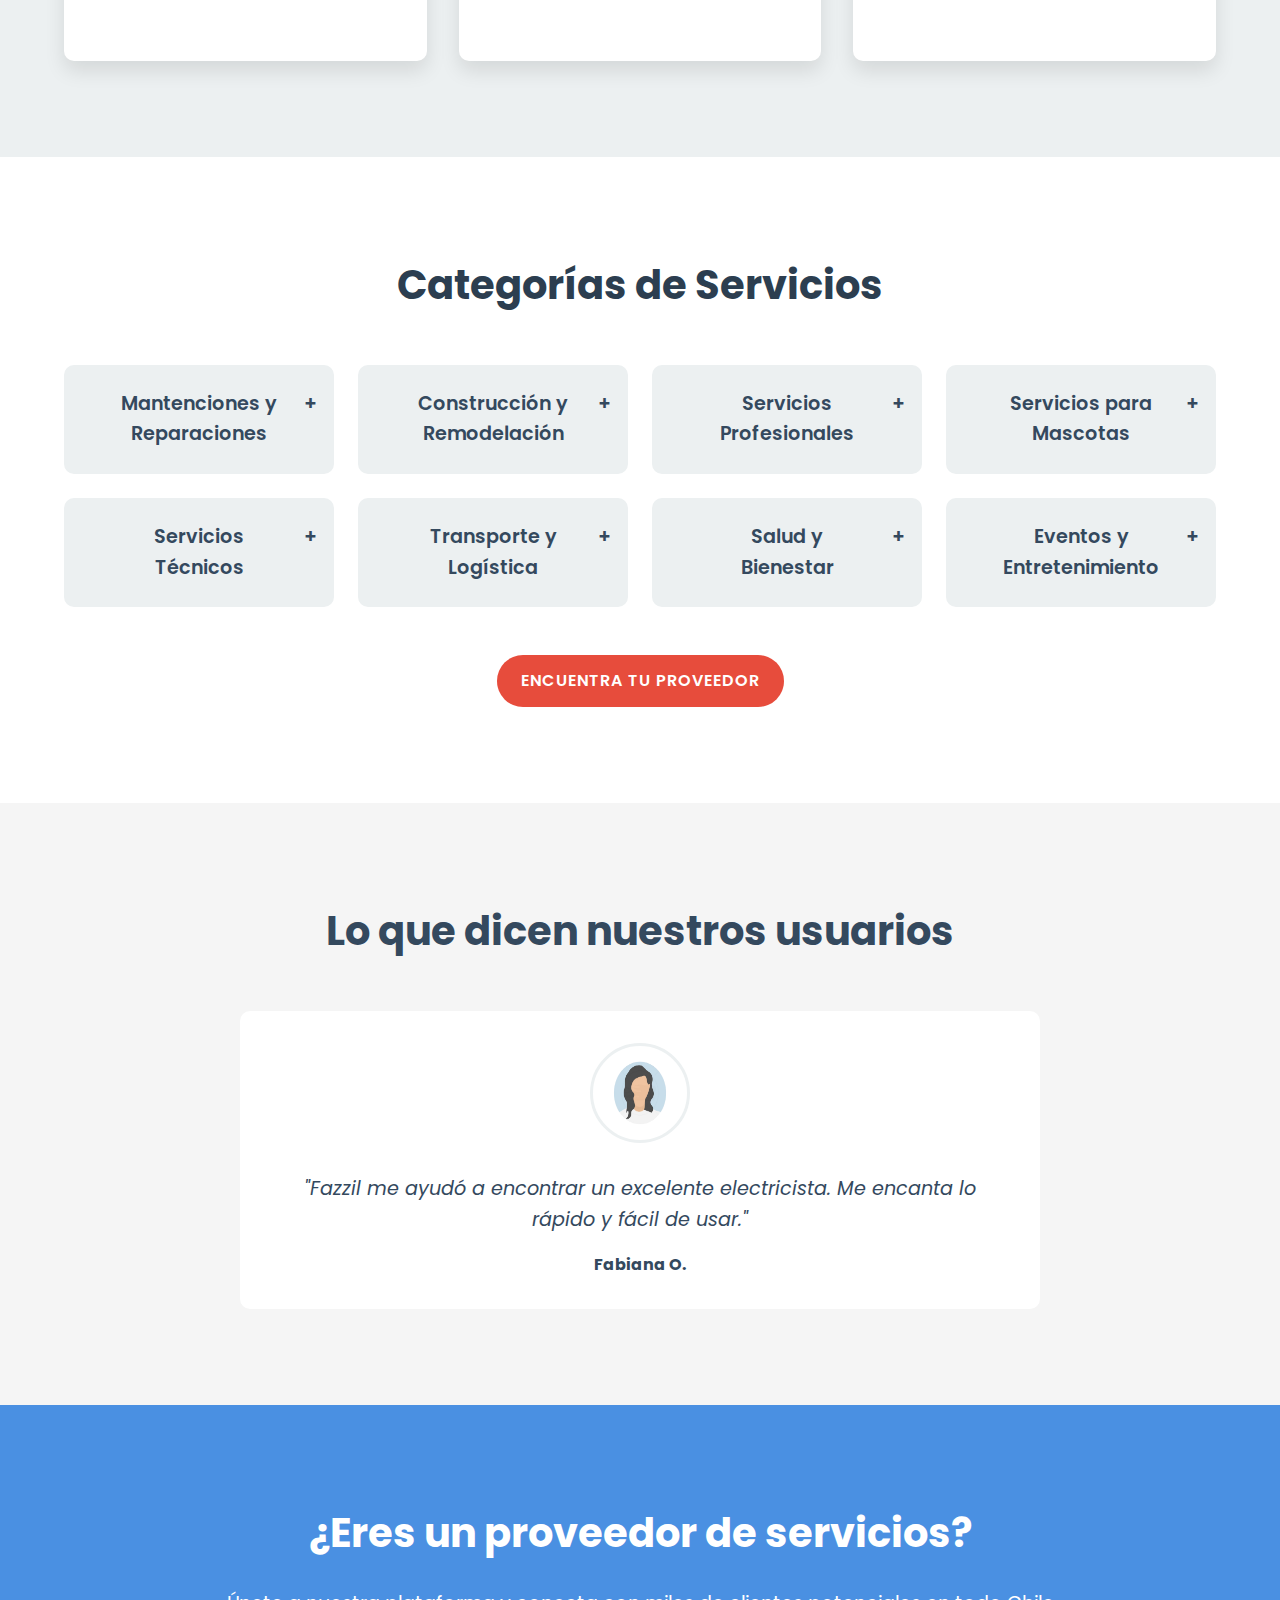
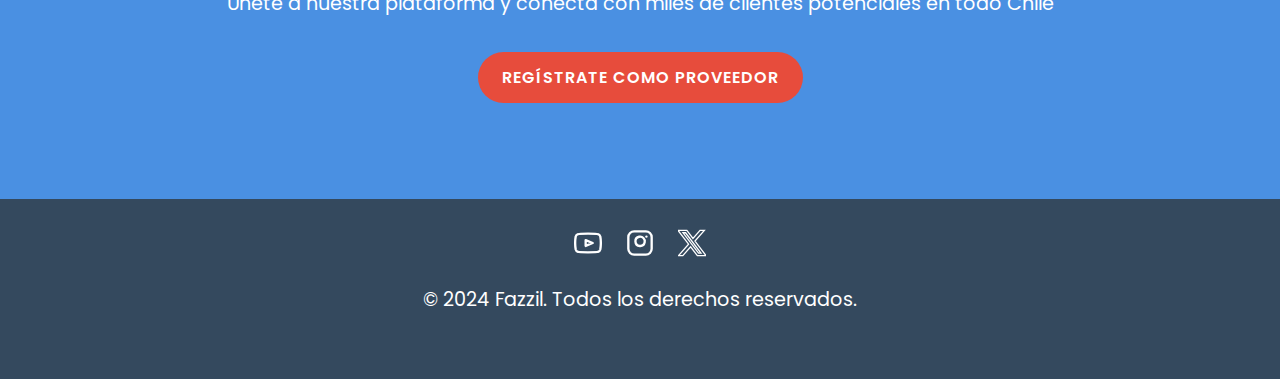
==== commit 07966dce: "Add files via upload" ====
--- a/index.html
+++ b/index.html
@@ -149,7 +149,7 @@
                             <div class="feature-icon">
                                 <span class="emoji">⭐</span>
                             </div>
-                            <h3>Reseñas Auténticas</h3>
+                            <h3>Testimonios Auténticos</h3>
                             <p>
                                 Accede a opiniones reales con texto, fotos y videos para tomar decisiones informadas sobre los servicios que necesitas.
                             </p>
@@ -168,29 +168,19 @@
                     <div class="service-row">
                         <!-- Reparaciones del Hogar -->
                         <div class="service-item" data-category="reparaciones-hogar">
-                            Reparaciones del Hogar
+                            Mantenciones y Reparaciones
                             <div class="subcategories">
                                 <ul>
                                     <li>Electricistas</li>
                                     <li>Gasfitería y Plomería</li>
                                     <li>Cerrajería</li>
-                                    <li>Reparaciones Generales</li>
+                                    <li>Jardinería y Paisajismo</li>
+                                    <li>Mantención de Piscinas</li>
+                                    <li>Mantenciones Generales</li>
                                 </ul>
                             </div>
                         </div>
                         <!-- Mantenimiento del Hogar -->
-                        <div class="service-item" data-category="mantenimiento-hogar">
-                            Mantenimiento del Hogar
-                            <div class="subcategories">
-                                <ul>
-                                    <li>Jardinería y Paisajismo</li>
-                                    <li>Servicios de Limpieza Doméstica</li>
-                                    <li>Mantención de Piscinas</li>
-                                    <li>Servicios de Cuidado de Mascotas</li>
-                                </ul>
-                            </div>
-                        </div>
-                        <!-- Construcción y Remodelación -->
                         <div class="service-item" data-category="construccion-remodelacion">
                             Construcción y Remodelación
                             <div class="subcategories">
@@ -199,17 +189,32 @@
                                     <li>Carpintería y Mueblería</li>
                                     <li>Pintura y Decoración</li>
                                     <li>Portones y Rejas</li>
+                                    <li>Pozos y Fosas</li>
+                                    <li>Otros</li>
+                                </ul>
+                            </div>
+                        </div>
+                        <!-- Construcción y Remodelación -->
+                        <div class="service-item" data-category="servicios-profesionales">
+                            Servicios  <br>Profesionales
+                            <div class="subcategories">
+                                <ul>
+                                    <li>Asesoría Legal</li>
+                                    <li>Contabilidad y Servicios Tributarios</li>
+                                    <li>Marketing y Diseño Gráfico</li>
+                                    <li>Servicios Educativos</li>
                                 </ul>
                             </div>
                         </div>
                         <!-- Tecnología y Servicios Técnicos -->
-                        <div class="service-item" data-category="tecnologia-servicios-tecnicos">
-                            Tecnología y Servicios Técnicos
-                            <div class="subcategories">
-                                <ul>
-                                    <li>Servicios Informáticos y Tecnología</li>
-                                    <li>Reparación y Mantención de Bicicletas</li>
-                                    <li>Servicios Automotrices (Mecánica, Lavado, etc.)</li>
+                        <div class="service-item" data-category="servicios-mascotas">
+                            Servicios para Mascotas
+                            <div class="subcategories">
+                                <ul>
+                                    <li>Cuidado de Mascotas</li>
+                                    <li>Veterinaria</li>
+                                    <li>Tiendas Especializadas</li>
+                                    <li>Otros Mascotas</li>
                                 </ul>
                             </div>
                         </div>
@@ -217,20 +222,19 @@
                     <!-- Fila 2 -->
                     <div class="service-row">
                         <!-- Servicios Profesionales -->
-                        <div class="service-item" data-category="servicios-profesionales">
-                            Servicios Profesionales
-                            <div class="subcategories">
-                                <ul>
-                                    <li>Asesoría Legal y Notarial</li>
-                                    <li>Contabilidad y Servicios Tributarios</li>
-                                    <li>Marketing y Diseño Gráfico</li>
-                                    <li>Clases Particulares y Servicios Educativos</li>
+                        <div class="service-item" data-category="servicios-tecnicos">
+                            Servicios <br>Técnicos
+                            <div class="subcategories">
+                                <ul>
+                                    <li>Electrodomésticos</li>
+                                    <li>Reparación y Mantención de Bicicletas</li>
+                                    <li>Servicios Automotrices</li>
                                 </ul>
                             </div>
                         </div>
                         <!-- Transporte y Logística -->
                         <div class="service-item" data-category="transporte-logistica">
-                            Transporte y Logística
+                            Transporte y <br>Logística
                             <div class="subcategories">
                                 <ul>
                                     <li>Servicios de Mudanzas y Transporte</li>
@@ -240,7 +244,7 @@
                         </div>
                         <!-- Salud y Bienestar -->
                         <div class="service-item" data-category="salud-bienestar">
-                            Salud y Bienestar
+                            Salud y <br>Bienestar
                             <div class="subcategories">
                                 <ul>
                                     <li>Kinesiólogos</li>
@@ -281,8 +285,7 @@
                             alt="Usuario 1"
                         >
                         <p>
-                            "Fazzil me ayudó a encontrar un excelente electricista. Las reseñas fueron
-                            muy útiles para tomar mi decisión."
+                            "Fazzil me ayudó a encontrar un excelente electricista. Me encanta lo rápido y fácil de usar."
                         </p>
                         <h4>Fabiana O.</h4>
                     </div>
@@ -329,7 +332,7 @@
                             alt="Usuario 5"
                         >
                         <p>
-                            "Me encanta la transparencia de las reseñas y la posibilidad de ver videos
+                            "Me encanta el concepto de los testimonios y la posibilidad de ver videos
                             de los proveedores antes de contratarlos."
                         </p>
                         <h4>Laura F.</h4>
--- a/itsmystyle.css
+++ b/itsmystyle.css
@@ -818,7 +818,7 @@
         line-height: 1.4;
     }
 
-    #proveedores-table :is(th, td):nth-child(1),
+   /* #proveedores-table :is(th, td):nth-child(2),*/
     #proveedores-table :is(th, td):nth-child(4),
     #proveedores-table :is(th, td):nth-child(5),
     #proveedores-table :is(th, td):nth-child(6) {
